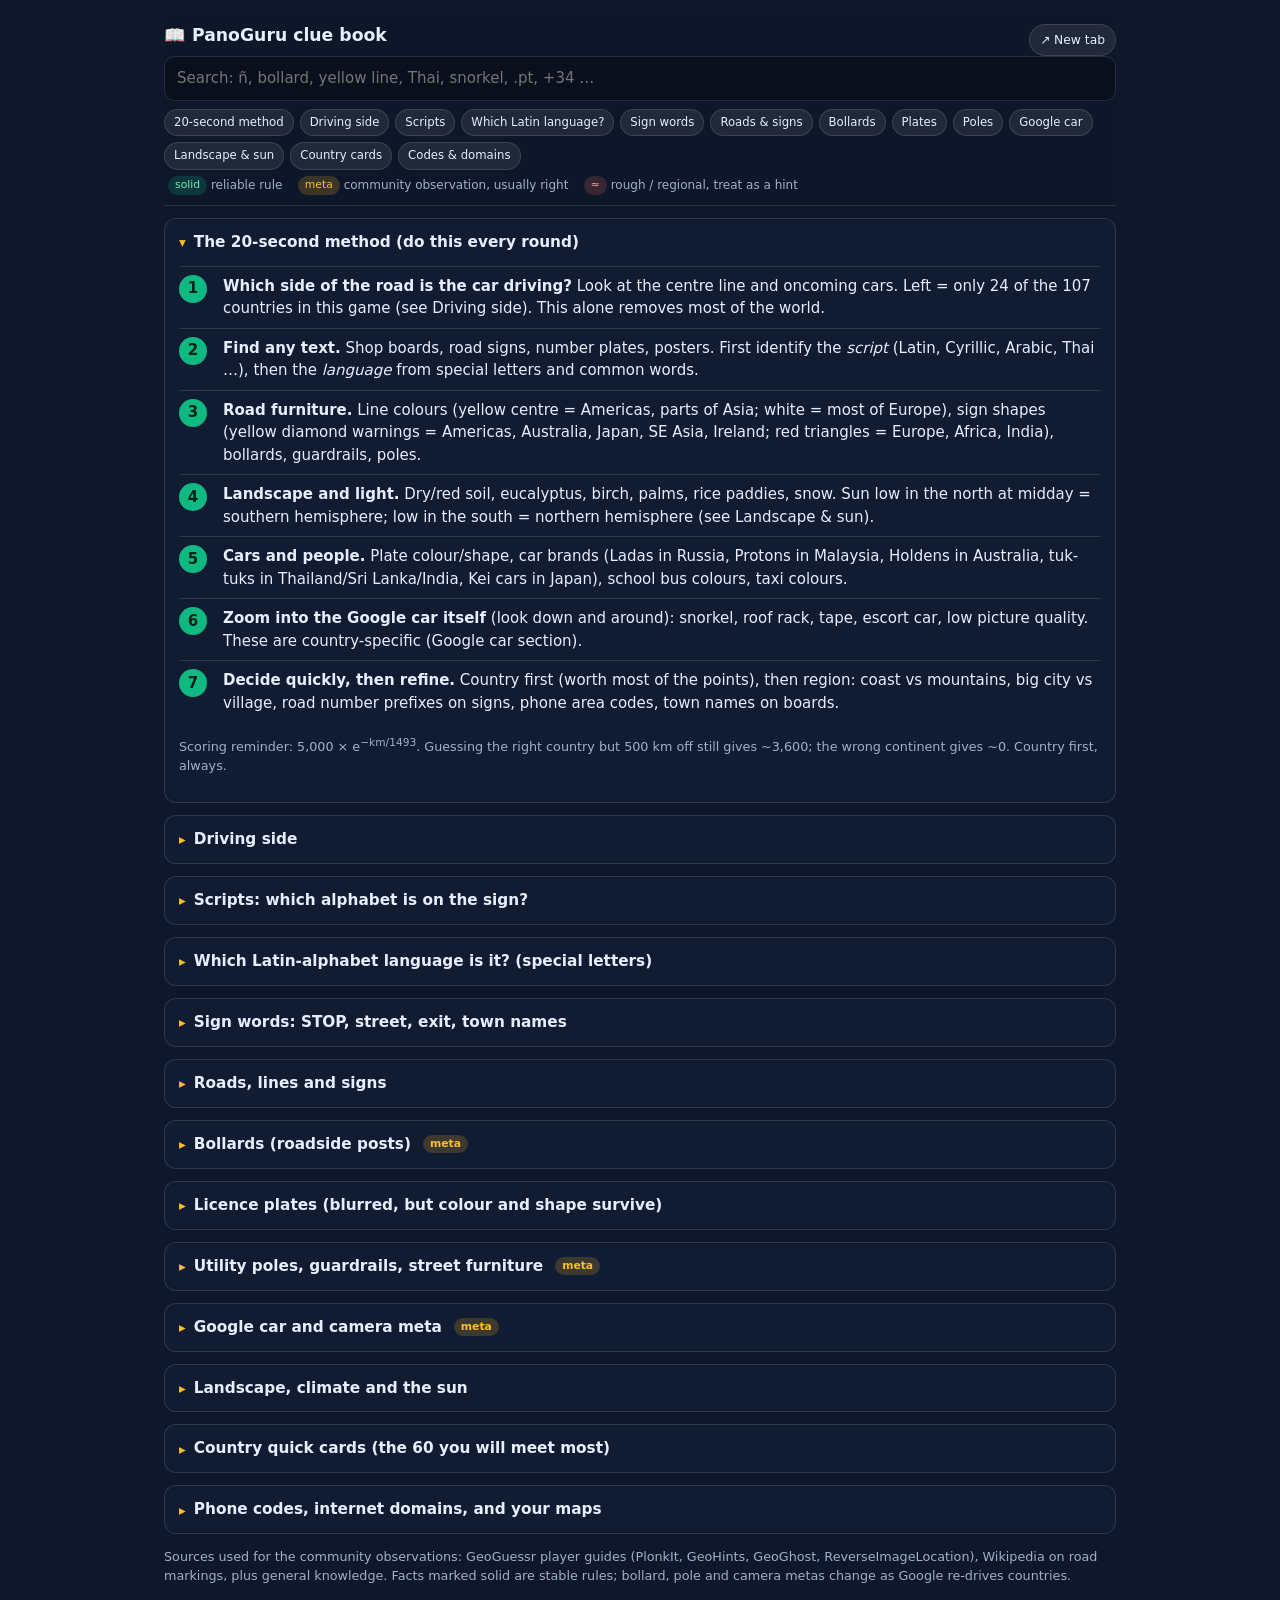
==== clues.html @ 929a8423 "Add files via upload" ====
<!doctype html>
<html lang="en">
<head>
  <meta charset="utf-8" />
  <meta name="viewport" content="width=device-width, initial-scale=1" />
  <title>PanoGuru clue book</title>
  <link rel="icon" href="icon.svg" type="image/svg+xml" />
  <style>
    :root { --bg: #0f172a; --card: #111c33; --text: #e5eefc; --muted: #9fb0cc; --accent: #fbbf24; --primary: #10b981; --border: rgba(255,255,255,0.12); --warn: #f87171; }
    * { box-sizing: border-box; }
    html, body { margin: 0; background: var(--bg); color: var(--text); font: 15px/1.5 system-ui, -apple-system, "Segoe UI", Roboto, sans-serif; }
    a { color: #34d399; }
    .wrap { max-width: 980px; margin: 0 auto; padding: 14px 14px 60px; }
    header { position: sticky; top: 0; z-index: 5; background: rgba(15,23,42,0.96); backdrop-filter: blur(6px); padding: 10px 0; border-bottom: 1px solid var(--border); }
    header h1 { font-size: 1.15rem; margin: 0 0 8px; line-height: 1.3; }
    .hrow { display: flex; align-items: flex-start; justify-content: space-between; gap: 10px; }
    .hbtns { display: flex; gap: 6px; flex-shrink: 0; }
    .hbtn { font: inherit; font-size: 0.82rem; padding: 6px 10px; border-radius: 999px; border: 1px solid var(--border); background: rgba(255,255,255,0.08); color: var(--text); text-decoration: none; cursor: pointer; white-space: nowrap; }
    .hbtn.primary { background: var(--primary); color: #04261a; border-color: transparent; font-weight: 700; }
    .hidden { display: none !important; }
    .search { width: 100%; padding: 10px 12px; border-radius: 10px; border: 1px solid var(--border); background: rgba(0,0,0,0.3); color: var(--text); font: inherit; font-size: 1rem; }
    .chips { display: flex; flex-wrap: wrap; gap: 6px; margin-top: 8px; }
    .chips a { font-size: 0.78rem; padding: 4px 9px; border-radius: 999px; background: rgba(255,255,255,0.08); color: var(--text); text-decoration: none; border: 1px solid var(--border); }
    .chips a:hover { background: rgba(255,255,255,0.16); }
    details { border: 1px solid var(--border); border-radius: 12px; background: var(--card); margin: 12px 0; }
    summary { cursor: pointer; padding: 12px 14px; font-weight: 700; font-size: 1.02rem; list-style: none; display: flex; align-items: center; gap: 8px; }
    summary::-webkit-details-marker { display: none; }
    summary::before { content: "\25B8"; color: var(--accent); font-size: 0.9rem; }
    details[open] > summary::before { content: "\25BE"; }
    .body { padding: 0 14px 14px; }
    table { width: 100%; border-collapse: collapse; font-size: 0.9rem; margin: 6px 0 10px; }
    th, td { text-align: left; padding: 6px 8px; border-top: 1px solid var(--border); vertical-align: top; }
    th { color: var(--muted); font-weight: 600; font-size: 0.78rem; text-transform: uppercase; letter-spacing: 0.05em; }
    tr.hide, details.hide, li.hide { display: none; }
    .tag { display: inline-block; font-size: 0.72rem; padding: 1px 7px; border-radius: 999px; background: rgba(255,255,255,0.1); color: var(--muted); margin-left: 4px; vertical-align: middle; }
    .tag.sure { background: rgba(16,185,129,0.2); color: #6ee7b7; }
    .tag.meta { background: rgba(251,191,36,0.18); color: var(--accent); }
    .tag.approx { background: rgba(248,113,113,0.18); color: #fca5a5; }
    .big { font-size: 1.35rem; }
    .script { font-size: 1.3rem; }
    ul { padding-left: 20px; margin: 6px 0; }
    li { margin: 3px 0; }
    .step { display: grid; grid-template-columns: 34px 1fr; gap: 10px; padding: 8px 0; border-top: 1px solid var(--border); }
    .step b.n { display: inline-flex; width: 28px; height: 28px; align-items: center; justify-content: center; border-radius: 50%; background: var(--primary); color: #04261a; }
    img.map { width: 100%; height: auto; border-radius: 10px; border: 1px solid var(--border); margin: 8px 0; }
    .note { color: var(--muted); font-size: 0.85rem; }
    .cards { display: grid; grid-template-columns: repeat(auto-fill, minmax(280px, 1fr)); gap: 10px; }
    .card { border: 1px solid var(--border); border-radius: 10px; padding: 10px 12px; background: rgba(255,255,255,0.03); }
    .card h4 { margin: 0 0 4px; font-size: 1rem; }
    .card p { margin: 0; font-size: 0.86rem; color: var(--text); }
    .legend { font-size: 0.8rem; color: var(--muted); margin: 6px 0 0; }
    kbd { background: rgba(255,255,255,0.1); border-radius: 4px; padding: 0 5px; font-family: inherit; }
    @media (max-width: 600px) { table { font-size: 0.82rem; } th, td { padding: 5px 6px; } }
  </style>
</head>
<body>
<div class="wrap">
  <header>
    <div class="hrow">
      <h1>&#x1F4D6; PanoGuru clue book</h1>
      <div class="hbtns"><a id="newtab" class="hbtn" href="clues.html" target="_blank" rel="noopener" title="Open the clue book in its own tab">&#x2197; New tab</a><button id="close" class="hbtn primary hidden" type="button" title="Back to the game (Esc)">&#x2715; Back to game</button></div>
    </div>
    <input id="q" class="search" type="search" placeholder="Search: ñ, bollard, yellow line, Thai, snorkel, .pt, +34 …" autocomplete="off" />
    <div class="chips">
      <a href="#flow">20-second method</a><a href="#side">Driving side</a><a href="#scripts">Scripts</a><a href="#latin">Which Latin language?</a>
      <a href="#words">Sign words</a><a href="#roads">Roads &amp; signs</a><a href="#bollards">Bollards</a><a href="#plates">Plates</a>
      <a href="#poles">Poles</a><a href="#camera">Google car</a><a href="#nature">Landscape &amp; sun</a><a href="#cards">Country cards</a><a href="#codes">Codes &amp; domains</a>
    </div>
    <p class="legend"><span class="tag sure">solid</span> reliable rule &nbsp; <span class="tag meta">meta</span> community observation, usually right &nbsp; <span class="tag approx">≈</span> rough / regional, treat as a hint</p>
  </header>

  <details id="flow" open>
    <summary>The 20-second method (do this every round)</summary>
    <div class="body">
      <div class="step"><b class="n">1</b><div><b>Which side of the road is the car driving?</b> Look at the centre line and oncoming cars. Left = only 24 of the 107 countries in this game (see Driving side). This alone removes most of the world.</div></div>
      <div class="step"><b class="n">2</b><div><b>Find any text.</b> Shop boards, road signs, number plates, posters. First identify the <i>script</i> (Latin, Cyrillic, Arabic, Thai …), then the <i>language</i> from special letters and common words.</div></div>
      <div class="step"><b class="n">3</b><div><b>Road furniture.</b> Line colours (yellow centre = Americas, parts of Asia; white = most of Europe), sign shapes (yellow diamond warnings = Americas, Australia, Japan, SE Asia, Ireland; red triangles = Europe, Africa, India), bollards, guardrails, poles.</div></div>
      <div class="step"><b class="n">4</b><div><b>Landscape and light.</b> Dry/red soil, eucalyptus, birch, palms, rice paddies, snow. Sun low in the north at midday = southern hemisphere; low in the south = northern hemisphere (see Landscape &amp; sun).</div></div>
      <div class="step"><b class="n">5</b><div><b>Cars and people.</b> Plate colour/shape, car brands (Ladas in Russia, Protons in Malaysia, Holdens in Australia, tuk-tuks in Thailand/Sri Lanka/India, Kei cars in Japan), school bus colours, taxi colours.</div></div>
      <div class="step"><b class="n">6</b><div><b>Zoom into the Google car itself</b> (look down and around): snorkel, roof rack, tape, escort car, low picture quality. These are country-specific (Google car section).</div></div>
      <div class="step"><b class="n">7</b><div><b>Decide quickly, then refine.</b> Country first (worth most of the points), then region: coast vs mountains, big city vs village, road number prefixes on signs, phone area codes, town names on boards.</div></div>
      <p class="note">Scoring reminder: 5,000 × e<sup>−km/1493</sup>. Guessing the right country but 500 km off still gives ~3,600; the wrong continent gives ~0. Country first, always.</p>
    </div>
  </details>

  <details id="side">
    <summary>Driving side</summary>
    <div class="body">
      <p><b>Drives on the LEFT</b> (the 24 covered countries in this game) <span class="tag sure">solid</span>: United Kingdom, Ireland, Malta, Japan, Australia, New Zealand, India, Sri Lanka, Bangladesh, Nepal, Bhutan, Thailand, Malaysia, Singapore, Indonesia, Hong Kong, Macao, South Africa, Lesotho, Eswatini, Botswana, Kenya, Uganda, Bermuda.</p>
      <p><b>Everything else drives on the RIGHT</b>: all of continental Europe (incl. Faroe, Greenland, Iceland), the Americas (incl. Puerto Rico, Curaçao), Russia and Central Asia, the Middle East, Turkey, Taiwan, South Korea, Vietnam, Cambodia, Laos, Mongolia, Philippines, Ghana, Nigeria, Senegal, Rwanda, Tunisia, Egypt, Madagascar, Guam, N. Marianas, American Samoa.</p>
      <p class="note">Tip: if no car is visible, use road markings (centre line vs. edge) and which side the arrows/bollards with red reflectors face; or the position of the Google car over the lane.</p>
      <img class="map" src="clues/driving-side.jpg" alt="Left/right driving map" loading="lazy" />
    </div>
  </details>

  <details id="scripts">
    <summary>Scripts: which alphabet is on the sign?</summary>
    <div class="body">
      <table>
        <tr><th>Looks like</th><th>Script</th><th>Covered countries</th></tr>
        <tr><td class="script">Привет Київ Москва</td><td>Cyrillic</td><td>Russia, Ukraine, Bulgaria, Serbia (also Latin), North Macedonia, Montenegro (mostly Latin), Mongolia, Kazakhstan, Kyrgyzstan. <b>Ukraine</b>: letters <b>і, ї, є, ґ</b>. <b>Russia</b>: <b>ы, э, ъ</b>, no і. <b>Bulgaria</b>: <b>ъ</b> common, no ы/э. <b>Serbia/N. Macedonia</b>: <b>ј, љ, њ, ћ, џ</b> (Macedonian also <b>ѓ, ќ, ѕ</b>). <b>Mongolia</b>: <b>ө, ү</b>. <b>Kazakh</b>: <b>ә, ғ, қ, ң, ұ, ү, һ</b>. <b>Kyrgyz</b>: <b>ө, ү, ң</b>.</td></tr>
        <tr><td class="script">Αθήνα Ελλάδα</td><td>Greek</td><td>Greece only (Cyprus has no coverage).</td></tr>
        <tr><td class="script">شارع المدينة</td><td>Arabic</td><td>Jordan, UAE, Qatar, Oman, Tunisia (+ French), Egypt (little coverage), Lebanon (+ French/English). Israel has Arabic as the second line under Hebrew.</td></tr>
        <tr><td class="script">תל אביב</td><td>Hebrew</td><td>Israel only.</td></tr>
        <tr><td class="script">नई दिल्ली</td><td>Devanagari</td><td>India (Hindi, Marathi), Nepal. Nepali signs often mix English.</td></tr>
        <tr><td class="script">சென்னை</td><td>Tamil</td><td>Tamil Nadu (India), Sri Lanka (with Sinhala), Singapore/Malaysia (minor).</td></tr>
        <tr><td class="script">කොළඹ</td><td>Sinhala (round letters)</td><td>Sri Lanka only.</td></tr>
        <tr><td class="script">ঢাকা কলকাতা</td><td>Bengali</td><td>Bangladesh, West Bengal (India).</td></tr>
        <tr><td class="script">ಬೆಂಗಳೂರು / హైదరాబాద్ / കൊച്ചി / અમદાવાદ / ਪੰਜਾਬ</td><td>Kannada / Telugu / Malayalam / Gujarati / Gurmukhi</td><td>Indian states: Karnataka / Andhra-Telangana / Kerala / Gujarat / Punjab. Great for pinpointing the state inside India.</td></tr>
        <tr><td class="script">กรุงเทพ</td><td>Thai (little circles at letter starts)</td><td>Thailand.</td></tr>
        <tr><td class="script">ວຽງຈັນ</td><td>Lao (rounder, like Thai)</td><td>Laos.</td></tr>
        <tr><td class="script">ភ្នំពេញ</td><td>Khmer (tall, spiky)</td><td>Cambodia.</td></tr>
        <tr><td class="script">東京 大阪 / 台北 / 香港</td><td>Chinese characters</td><td>Japan (with kana), Taiwan, Hong Kong, Macao, some Singapore/Malaysia. <b>Japan</b>: hiragana/katakana (ひらがな カタカナ) present. <b>Taiwan/HK</b>: traditional characters only, no kana, no hangul.</td></tr>
        <tr><td class="script">서울 부산</td><td>Hangul (circles + straight strokes)</td><td>South Korea only.</td></tr>
        <tr><td class="script">ཐིམ་ཕུ</td><td>Tibetan-style (Dzongkha)</td><td>Bhutan.</td></tr>
        <tr><td class="script">Latin (ABC)</td><td>Latin</td><td>Most of the world: see the next section to pick the language.</td></tr>
      </table>
      <img class="map" src="clues/latin-alphabet.jpg" alt="Countries using the Latin alphabet" loading="lazy" />
    </div>
  </details>

  <details id="latin">
    <summary>Which Latin-alphabet language is it? (special letters)</summary>
    <div class="body">
      <table>
        <tr><th>You see</th><th>Language</th><th>Where (covered)</th></tr>
        <tr><td class="big">ñ, ¿ ¡, "ll"</td><td>Spanish</td><td>Spain, Mexico, Argentina, Chile, Colombia, Peru, Ecuador, Bolivia, Uruguay, Guatemala, Dominican Rep., Puerto Rico, Panama, Costa Rica.</td></tr>
        <tr><td class="big">ã, õ, ç + "ção", "nh", "lh"</td><td>Portuguese</td><td>Portugal, Brazil. Brazil: "Rua", "Av.", prices "R$"; Portugal: "Rua", "Largo", "€".</td></tr>
        <tr><td class="big">é è ê à ç œ, "Rue", "Route de"</td><td>French</td><td>France, Belgium (south), Switzerland (west), Luxembourg, Quebec (Canada), Tunisia, Senegal, Lebanon, Monaco, Andorra (with Catalan).</td></tr>
        <tr><td class="big">ß, ä ö ü, long compound words, "Straße"</td><td>German</td><td>Germany, Austria, Switzerland (north/east), Luxembourg, Liechtenstein, Belgium (small east).</td></tr>
        <tr><td class="big">ij, aa/ee/oo, "straat", "weg"</td><td>Dutch</td><td>Netherlands, Belgium (north, "Flanders"), Curaçao. South Africa: Afrikaans ("straat", "weg", "Kaap").</td></tr>
        <tr><td class="big">"Via", "Piazza", double consonants (zz, tt)</td><td>Italian</td><td>Italy, Switzerland (Ticino), San Marino, Malta (Maltese "Triq" = street).</td></tr>
        <tr><td class="big">ą ę ł ń ó ś ź ż, "sz", "cz", "rz"</td><td>Polish</td><td>Poland.</td></tr>
        <tr><td class="big">ř ě ů ď ť ň</td><td>Czech</td><td>Czechia.</td></tr>
        <tr><td class="big">ľ ĺ ŕ ô ä</td><td>Slovak</td><td>Slovakia.</td></tr>
        <tr><td class="big">ő ű, "sz", "gy", "ny", "utca"</td><td>Hungarian</td><td>Hungary (plus Hungarian minority signs in Romania/Slovakia).</td></tr>
        <tr><td class="big">ă â î ș ț, "strada", "-ului"</td><td>Romanian</td><td>Romania (and Moldova, no coverage).</td></tr>
        <tr><td class="big">č ć đ š ž, "ulica"</td><td>Croatian / Bosnian / Serbian (Latin) / Slovene</td><td>Croatia, Bosnia, Serbia, Montenegro, Slovenia. Slovene has no ć/đ and uses "cesta", "ulica".</td></tr>
        <tr><td class="big">ç ğ ı İ ş ü ö, "sokak", "caddesi"</td><td>Turkish</td><td>Turkey.</td></tr>
        <tr><td class="big">ë, "rruga", lots of q/xh/zh</td><td>Albanian</td><td>Albania (and Kosovo/N. Macedonia minority).</td></tr>
        <tr><td class="big">ø, å, "gate", "vei"</td><td>Norwegian</td><td>Norway. <b>Danish</b> also has ø/å but "gade", "vej" (Denmark).</td></tr>
        <tr><td class="big">ä ö å, "gatan", "vägen"</td><td>Swedish</td><td>Sweden (and Finnish coast).</td></tr>
        <tr><td class="big">ä ö, double vowels/consonants, "-katu", "-tie"</td><td>Finnish</td><td>Finland (often bilingual with Swedish).</td></tr>
        <tr><td class="big">õ ä ö ü, "tee", "mnt"</td><td>Estonian</td><td>Estonia.</td></tr>
        <tr><td class="big">ā ē ī ū ķ ļ ņ ģ, "iela"</td><td>Latvian</td><td>Latvia.</td></tr>
        <tr><td class="big">ą č ę ė į š ų ū ž, "gatvė" (g.)</td><td>Lithuanian</td><td>Lithuania.</td></tr>
        <tr><td class="big">ð þ æ, "vegur", "gata"</td><td>Icelandic</td><td>Iceland. Faroese also ð, "vegur".</td></tr>
        <tr><td class="big">w, y, ll, dd, "Heol", bilingual with English</td><td>Welsh</td><td>Wales (UK). Irish Gaelic bilingual signs ("Bóthar", fadas á é í) = Ireland.</td></tr>
        <tr><td class="big">ă â ê ô ơ ư đ + many tone marks (ấ ờ ệ)</td><td>Vietnamese</td><td>Vietnam.</td></tr>
        <tr><td class="big">"Jalan" / "Jl.", "Desa", no accents</td><td>Indonesian / Malay</td><td>Indonesia ("Jl.", "Kecamatan"), Malaysia ("Jalan", "Kampung", "Taman"), Singapore, Brunei.</td></tr>
        <tr><td class="big">"Barangay", "Brgy", "Sitio", "ng", "mga"</td><td>Filipino (Tagalog)</td><td>Philippines (lots of English too).</td></tr>
        <tr><td class="big">"Barabara", "Mtaa", "Duka", "Hoteli"</td><td>Swahili</td><td>Kenya, Uganda (with English), Rwanda (Kinyarwanda: "umu-", "aba-").</td></tr>
        <tr><td class="big">English only, "St", "Rd", "Ave"</td><td>English</td><td>USA, Canada, UK, Ireland, Australia, NZ, South Africa, Ghana, Nigeria, Kenya/Uganda, India (mixed), Philippines, Singapore, Malta, Guam.</td></tr>
        <tr><td class="big">"Carrer", "Avinguda", "Plaça"</td><td>Catalan</td><td>Catalonia, Valencia, Balearic Islands (Spain), Andorra.</td></tr>
        <tr><td class="big">"Rúa", "Praza"</td><td>Galician</td><td>Galicia (NW Spain; your home region on the map).</td></tr>
        <tr><td class="big">"Kalea", tx, tz, k everywhere</td><td>Basque</td><td>Basque Country (Spain) and SW France.</td></tr>
      </table>
    </div>
  </details>

  <details id="words">
    <summary>Sign words: STOP, street, exit, town names</summary>
    <div class="body">
      <table>
        <tr><th>Stop sign says</th><th>Country</th></tr>
        <tr><td>STOP</td><td>Almost everywhere in Europe, Australia, NZ, UK, Spain, Portugal, Italy, Germany, Nordics, Russia (also СТОП), Turkey uses <b>DUR</b>, Israel uses a hand symbol.</td></tr>
        <tr><td>ALTO</td><td>Mexico, Guatemala, Panama, Costa Rica (Central America).</td></tr>
        <tr><td>PARE</td><td>Argentina, Chile, Peru, Colombia, Ecuador, Bolivia, Uruguay, Dominican Republic, Puerto Rico, Brazil (PARE in Portuguese too).</td></tr>
        <tr><td>ARRÊT</td><td>Quebec (Canada). France itself uses STOP.</td></tr>
        <tr><td>止まれ</td><td>Japan (red inverted triangle, not octagon).</td></tr>
        <tr><td>정지</td><td>South Korea.</td></tr>
        <tr><td>停</td><td>Taiwan / Hong Kong.</td></tr>
        <tr><td>หยุด</td><td>Thailand.</td></tr>
        <tr><td>BERHENTI</td><td>Malaysia (Indonesia uses STOP).</td></tr>
        <tr><td>قف</td><td>Arabic countries (with STOP).</td></tr>
        <tr><td>STOP in red octagon with white border, plus "Stop" in Devanagari</td><td>India (often "रुकिए"/"STOP").</td></tr>
      </table>
      <table>
        <tr><th>"Street"</th><th>Language / country</th></tr>
        <tr><td>Calle, Avenida (Av.), Carretera, Camino</td><td>Spanish</td></tr>
        <tr><td>Rua, Avenida, Estrada, Travessa</td><td>Portuguese</td></tr>
        <tr><td>Rue, Avenue, Chemin, Route (D 123 = French departmental road)</td><td>French</td></tr>
        <tr><td>Straße (Str.), Weg, Gasse, Platz</td><td>German</td></tr>
        <tr><td>Via, Viale, Corso, Piazza, Strada Provinciale (SP)</td><td>Italian</td></tr>
        <tr><td>Straat, Laan, Weg, Plein</td><td>Dutch</td></tr>
        <tr><td>ulica (ul.), aleja (al.), plac</td><td>Polish</td></tr>
        <tr><td>ulice, náměstí, třída</td><td>Czech</td></tr>
        <tr><td>utca (u.), út, tér</td><td>Hungarian</td></tr>
        <tr><td>strada (str.), bulevardul (bd.), calea</td><td>Romanian</td></tr>
        <tr><td>улица (ул.), проспект, шоссе</td><td>Russian; Ukrainian uses вулиця (вул.), проспект</td></tr>
        <tr><td>οδός, λεωφόρος</td><td>Greek</td></tr>
        <tr><td>Sokak (Sk.), Caddesi (Cd.), Bulvarı</td><td>Turkish</td></tr>
        <tr><td>gate, vei (Norway); gade, vej (Denmark); gatan, vägen (Sweden); katu, tie (Finland)</td><td>Nordics</td></tr>
        <tr><td>Jalan (Jl./Jln.), Lorong, Taman</td><td>Indonesia / Malaysia</td></tr>
        <tr><td>Đường, Phố, Quốc lộ (QL = national road)</td><td>Vietnam</td></tr>
        <tr><td>ถนน (Thanon), ซอย (Soi)</td><td>Thailand</td></tr>
        <tr><td>Road, Street, Nagar, Marg, Colony, Chowk</td><td>India</td></tr>
      </table>
      <p class="note">Exit / motorway words: Spain "Salida", France "Sortie", Germany "Ausfahrt", Italy "Uscita", Portugal "Saída", Belgium (Flanders) "Uit", Netherlands "Afrit" (often just a number), Poland "Zjazd", Turkey "Çıkış", Russia "Выезд", Sweden "Avfart", Norway "Avkjøring", Brazil "Saída", Mexico "Salida". Town-sign colour: Spain white with black text and blue road signs, France white with red border (town entry), Germany yellow, Italy white/black, Poland green/white, Czech white, Austria blue, Netherlands blue, Belgium white, Portugal white, Hungary white, Romania white, Croatia yellow, Norway/Sweden yellow (and blue), Finland white, UK white/black, Ireland white/green, Russia white/blue, Ukraine white/blue, Turkey blue/white.</p>
    </div>
  </details>

  <details id="roads">
    <summary>Roads, lines and signs</summary>
    <div class="body">
      <table>
        <tr><th>Clue</th><th>Points to</th></tr>
        <tr><td><b>Double yellow centre line</b>, white edge lines <span class="tag sure">solid</span></td><td>USA, Canada, Mexico, Brazil (yellow centre), Argentina, Chile ≈ (mostly white), Colombia, Peru, Ecuador, Bolivia, Central America, Philippines (often), Thailand (yellow centre common), Indonesia (yellow medians on national roads), Malaysia (some), South Korea (yellow centre on 2-way roads), Japan (yellow = no overtaking), Taiwan (yellow centre), Norway (yellow centre, white edges), Finland (older yellow centre, newer white).</td></tr>
        <tr><td><b>All white lines</b> <span class="tag sure">solid</span></td><td>Most of Europe (Spain, Portugal, France, Germany, Italy, Benelux, Poland, Czechia, Slovakia, Hungary, Romania, Balkans, Baltics, Sweden, Denmark), Russia, Ukraine, Turkey, Australia, NZ, India (mostly), Chile ≈, Mongolia.</td></tr>
        <tr><td><b>Yellow edge lines</b> (centre white) <span class="tag sure">solid</span></td><td>South Africa, Botswana, Lesotho, Eswatini, Kenya, Israel, UAE; Jordan ≈, Oman ≈. Ireland: dashed yellow edge lines. Switzerland: white lines but yellow bus/taxi lanes and yellow zebra crossings.</td></tr>
        <tr><td><b>Yellow diamond warning signs</b> <span class="tag sure">solid</span></td><td>USA, Canada, Mexico, Central &amp; South America (Brazil, Argentina, Chile, Colombia, Peru, Ecuador, Bolivia, Uruguay, Guatemala, DR, Puerto Rico), Australia, NZ, Japan, Thailand, Malaysia, Indonesia, Philippines, Ireland (the only European country with yellow diamonds).</td></tr>
        <tr><td><b>Red-bordered triangle warning signs</b> <span class="tag sure">solid</span></td><td>Europe (white inside; Sweden/Finland/Greece/Iceland/Poland yellow inside), Russia, Turkey, India, South Africa, Kenya, Israel, Jordan, South Korea, Vietnam, Sri Lanka, Bangladesh. Taiwan and Cambodia ≈ mixed shapes.</td></tr>
        <tr><td>Speed limits in <b>mph</b></td><td>USA, UK (round sign, white with red border), Puerto Rico, Guam, N. Marianas, American Samoa. (Bermuda drives left with UK-style signs but uses km/h, limit 35.)</td></tr>
        <tr><td>Green motorway / highway signs</td><td>USA, Canada, Mexico, Brazil, Chile, Australia, NZ, Japan, Philippines, Italy (motorway green, other roads blue), Switzerland, Czechia, Slovakia, Hungary, Poland, Croatia, Slovenia, Serbia, Romania, Bulgaria, Greece, Turkey, Denmark, Sweden, Finland, Russia (green motorway, blue elsewhere) ≈ for the last six.</td></tr>
        <tr><td>Blue motorway signs</td><td>Spain, Portugal, France (green for main non-motorway routes), Germany, Austria, Netherlands, Belgium, Luxembourg, UK, Ireland (green for national roads), Norway ≈, Ukraine ≈.</td></tr>
        <tr><td>Chevron curve boards <span class="tag approx">≈</span></td><td>Black on yellow: USA, Canada, Australia, NZ, Mexico. Red/white: Germany, Poland, Czechia, Slovakia, Hungary, Croatia. White on blue: France, Spain ≈, Portugal ≈. White on black: UK. Yellow/black: Ireland.</td></tr>
        <tr><td>Km markers on the roadside</td><td>Brazil: white km boards with road number (BR-xxx) ≈. Spain: white plaques with road number (N-, A-, two-letter province codes). France: small white stones with red/yellow top (D roads yellow top, N roads red top). Italy: white stone "km". Russia: blue km boards. Thailand: white concrete km posts with Thai numerals. Malaysia: black/white km posts. Argentina: white km stones.</td></tr>
        <tr><td>Road number prefixes on signs</td><td>Spain A-/AP- (motorway), N- (national), plus two-letter province roads (e.g. CL-, GR-, PO-); France A, N, D (D = department); Germany A, B, L/K; Italy A, SS, SP; Poland A, S, DK, DW; UK M, A, B; Ireland M, N, R; Brazil BR-; Mexico MEX; USA Interstate shield, US route shield, state route; Australia M/A/B/C; India NH (national highway), SH; Russia M-, R-, A-; Turkey D-/O-; Thailand numbered shields; Philippines "N" numbers; Chile "Ruta 5"; Argentina RN/RP.</td></tr>
        <tr><td>Pedestrian crossing style</td><td>Zebra white everywhere; Switzerland yellow; Taiwan/Japan white; Russia white with yellow stripes between (yellow/white zebra) <span class="tag meta">meta</span>; Ukraine similar; Czech/Slovakia white; UK zebra with black/white striped poles and orange globes (Belisha beacons).</td></tr>
      </table>
    </div>
  </details>

  <details id="bollards">
    <summary>Bollards (roadside posts) <span class="tag meta">meta</span></summary>
    <div class="body">
      <p class="note">Bollards are the strongest Europe tell once you know them. Descriptions from the GeoGuessr community; verify with your own screenshots over time.</p>
      <table>
        <tr><th>Country</th><th>Bollard</th></tr>
        <tr><td>Spain</td><td>Slim white post, slightly split/hollow-looking top, <b>yellow</b> reflector (often numbered).</td></tr>
        <tr><td>Portugal</td><td>Thin white post, narrower at the top, with a small rectangular reflector ≈.</td></tr>
        <tr><td>France</td><td>White rounded post with a <b>red band/reflector near the top</b> that wraps around.</td></tr>
        <tr><td>Italy</td><td>White post with a <b>black top</b>, red stripe inside the black top, reflector set into the post. Albania uses the same design.</td></tr>
        <tr><td>Germany</td><td>Thick flat-profile white post, black band around a long vertical reflector, two screws (Luxembourg: same with three screws).</td></tr>
        <tr><td>Austria</td><td>Black top, dark red/purple reflector mounted <i>outside</i> the post, sometimes a nub on top. Slovenia and Montenegro: black top with external red reflector too.</td></tr>
        <tr><td>Switzerland</td><td>White post with black band and reflector, similar to Germany/Austria family.</td></tr>
        <tr><td>Czechia / Slovakia</td><td>White post with black cap and a split rectangular reflector; square reflector on the back.</td></tr>
        <tr><td>Hungary</td><td>Like Germany but red reflector, rounder/flatter top, thinner.</td></tr>
        <tr><td>Poland</td><td>White post with a <b>red vertical stripe on one side only</b>.</td></tr>
        <tr><td>Croatia</td><td>Black top with red reflector.</td></tr>
        <tr><td>Greece</td><td>White post with a black diagonal stripe near the top ≈.</td></tr>
        <tr><td>Denmark</td><td>White post with a red middle band and white reflector inside the band.</td></tr>
        <tr><td>Finland / Estonia</td><td>White posts with a black band and reflector (Estonia often two bands) ≈.</td></tr>
        <tr><td>Sweden</td><td>Black-and-white, often wedge-shaped, grey reflector (orange at junctions).</td></tr>
        <tr><td>Norway</td><td>Slim white post with one rectangular reflector; orange flexible snow stakes in winter.</td></tr>
        <tr><td>Latvia / Lithuania</td><td>Red-topped white post (Lithuania: orange/yellow reflector).</td></tr>
        <tr><td>UK</td><td>Alternating black and white bands on a thin flexible post; red reflector left, white right. Ireland: similar black/white with yellow.</td></tr>
        <tr><td>Russia / Ukraine</td><td>Black-and-white "barber pole" striped posts (Ukraine shorter/squatter).</td></tr>
        <tr><td>Romania</td><td>White plastic with black sloped cap, rounded.</td></tr>
        <tr><td>Japan</td><td>Rare; delineators vary (white/red or yellow/black) ≈. Better Japan tells: white guardrails, concrete poles, kei cars.</td></tr>
        <tr><td>South Korea</td><td>Yellow flexible posts in cities; rural posts with round yellow/white reflectors.</td></tr>
        <tr><td>Thailand</td><td>Square concrete posts, white base with black top or stripes.</td></tr>
        <tr><td>Malaysia</td><td>White post divided into five sections, sometimes a red reflector.</td></tr>
        <tr><td>Indonesia</td><td>Yellow and black stripes with a red rectangle near the top.</td></tr>
        <tr><td>Cambodia</td><td>Red pyramid top, red/white alternating pattern.</td></tr>
        <tr><td>Mongolia</td><td>Bowling-pin shape, white with two red bands.</td></tr>
        <tr><td>Sri Lanka</td><td>Chunky black base with white km marker.</td></tr>
        <tr><td>Australia</td><td>White flat post; red reflector on the left, white on the right. NZ: white post with a red band wrapping around.</td></tr>
        <tr><td>Americas</td><td>USA/Canada: rarely bollards, instead reflector tabs on guardrails and thin flexible delineators. Mexico: white concrete posts, some yellow tops. Peru: concrete, yellow top/white bottom. Colombia: white rectangular bollards on guardrails. Ecuador: round white/red striped posts. Uruguay: square white. Brazil: none standard (look for blue km markers).</td></tr>
      </table>
    </div>
  </details>

  <details id="plates">
    <summary>Licence plates (blurred, but colour and shape survive)</summary>
    <div class="body">
      <table>
        <tr><th>Plate look</th><th>Country</th></tr>
        <tr><td><b>Yellow</b> front and rear <span class="tag sure">solid</span></td><td>Netherlands, Luxembourg, Israel (yellow with blue strip), Colombia (yellow), Laos ≈.</td></tr>
        <tr><td><b>Yellow rear, white front</b> <span class="tag sure">solid</span></td><td>UK, Hong Kong, Sri Lanka, Kenya ≈, Gibraltar.</td></tr>
        <tr><td><b>Black with white text</b> <span class="tag sure">solid</span></td><td>Malaysia, Indonesia (older private plates black; since 2022 new plates are white; yellow = commercial), Singapore (black or white), Macao, older Argentina (black, white text; new Mercosur plates white).</td></tr>
        <tr><td>White with <b>blue EU strip</b> on the left</td><td>EU countries. Italy also has a blue strip on the right. Belgium: <b>red</b> characters. Portugal: older plates have a yellow strip on the right. Ireland: county name in Irish on top.</td></tr>
        <tr><td>White with blue/yellow strip</td><td>Ukraine (flag strip). Russia: white with small flag, region number. Kazakhstan: white with blue strip. Turkey: white with blue strip "TR".</td></tr>
        <tr><td>Long white plate, often two-line on trucks</td><td>Russia, Ukraine, Mongolia (white), Kyrgyzstan.</td></tr>
        <tr><td>White with <b>green text</b> ≈ / mixed colours</td><td>Japan: white (private), <b>yellow</b> (kei cars, very common), green (commercial). South Korea: white (newer), green (older), yellow (taxis).</td></tr>
        <tr><td>Short, wide plates with state designs</td><td>USA (hugely varied, one plate often only at the rear in many states), Canada (province plates), Mexico (state plates), Australia (state colours: NSW yellow, QLD maroon/white, VIC white-blue, WA blue-white ≈).</td></tr>
        <tr><td>Mercosur white with blue strip and country flag</td><td>Brazil (also grey older plates), Argentina (also black older), Uruguay, Paraguay (no coverage).</td></tr>
        <tr><td>Yellow commercial, white private</td><td>India (white private, yellow taxis/trucks, green EVs), Thailand (white private, yellow taxis/trucks), Vietnam (white, yellow commercial since 2020), Philippines (white; older plates green text ≈).</td></tr>
        <tr><td>White with red/blue province codes</td><td>South Africa (varies by province: GP, WC, KZN on the plate), Botswana (white, B prefix), Kenya (K.. letters).</td></tr>
        <tr><td>Chile</td><td>White plates, "BB·BB·12" style; Peru white; Ecuador white (orange = taxi); Bolivia white with blue ≈.</td></tr>
      </table>
    </div>
  </details>

  <details id="poles">
    <summary>Utility poles, guardrails, street furniture <span class="tag meta">meta</span></summary>
    <div class="body">
      <ul>
        <li><b>Japan</b>: grey concrete poles with yellow/black bands at the base, lots of overhead cables, small white street-name plates, vending machines, blue address plates.</li>
        <li><b>Poland</b>: concrete poles with "ladder" holes; <b>Hungary</b>: concrete poles, often angled/split at the top; <b>Romania</b>: concrete, round, many with a small "H" shape top.</li>
        <li><b>Russia/Ukraine</b>: concrete poles with holes and a diagonal brace; wooden poles with concrete base in villages; blue-green fences; "lada" cars.</li>
        <li><b>Brazil</b>: round concrete poles with two vertical lines of holes; red-brown soil; black/yellow kerbs ≈.</li>
        <li><b>Argentina/Chile/Uruguay</b>: wooden poles common in Argentina; Chile concrete square.</li>
        <li><b>Mexico</b>: concrete poles, hand-painted shop ads, "Coca-Cola" red shop boards, flat roofs with water tanks (tinacos).</li>
        <li><b>Thailand</b>: square concrete poles with holes; blue/white kerbs ≈; spirit houses; "7-Eleven" everywhere.</li>
        <li><b>Indonesia</b>: concrete poles with horizontal dashes (PLN), huge motorbike numbers, red-white kerbs.</li>
        <li><b>Philippines</b>: wooden or concrete poles, jeepneys, tricycles, "Sari-sari store" signs, yellow/black kerbs.</li>
        <li><b>Malaysia</b>: concrete poles, black/white kerbs, many Protons/Peroduas.</li>
        <li><b>India</b>: concrete poles, black/white kerbs, auto-rickshaws, lorries painted with "HORN OK PLEASE".</li>
        <li><b>Kenya/Uganda</b>: wooden poles, red soil, boda-boda motorbikes; Kenya Safaricom green shop paint; Uganda yellow MTN paint.</li>
        <li><b>South Africa</b>: wooden/concrete poles, walls with electric fencing, "Hyundai/Toyota bakkies" (pickups), yellow edge lines.</li>
        <li><b>USA</b>: wooden poles with transformers, wide roads, mailboxes at the roadside, yellow school buses, fire hydrants; <b>Canada</b> same but more French in Quebec and "Tim Hortons".</li>
        <li><b>Australia</b>: wooden poles, red earth outback, "Give Way" signs, white posts with red reflector; <b>NZ</b>: wooden poles, green hills, sheep, "Give Way" and bilingual Māori names (Whanga-, -tāne).</li>
        <li><b>Guardrails</b>: USA/Canada W-beam with wooden posts; Japan white rails; Korea; Europe grey steel; Austria/Switzerland often with a pipe rail; Scandinavia wire rope rails.</li>
      </ul>
    </div>
  </details>

  <details id="camera">
    <summary>Google car and camera meta <span class="tag meta">meta</span></summary>
    <div class="body">
      <ul>
        <li><b>Kenya</b>: a black <b>snorkel</b> (tube) visible at the front-right of the car.</li>
        <li><b>Ghana</b>: black tape or a roof rack visible; Senegal: ≈ car with roof rack; Nigeria: a police escort car often follows in rural coverage.</li>
        <li><b>Uganda</b>: white car with a roof rack bar; <b>Mongolia</b>: ≈ old low-quality "gen 2" look in parts.</li>
        <li><b>Sri Lanka / Bangladesh / Cambodia</b>: ≈ often a roof rack or the car's bars visible.</li>
        <li><b>Montenegro, Albania, Bermuda</b> ≈: parts of the car visible in older coverage.</li>
        <li><b>Low-resolution, blurry, halo around the sun</b> ("gen 2") = older coverage: parts of Australia, Brazil, Mexico, Russia, Chile, South Africa, Japan ≈.</li>
        <li><b>Very sharp, bright, HDR look</b> ("gen 4") = recent coverage: much of Europe, USA, Japan, India, Indonesia, Nigeria ≈.</li>
        <li><b>Trekker (walking backpack camera)</b>: narrow paths, stairs, hiking trails, inside bazaars: often Bhutan, Nepal, Faroe, Taiwan hiking, national parks.</li>
        <li>Look at the <b>shadow of the car</b> on the road: shape, length and side tell you camera generation and sun direction.</li>
      </ul>
    </div>
  </details>

  <details id="nature">
    <summary>Landscape, climate and the sun</summary>
    <div class="body">
      <ul>
        <li><b>Sun position</b> <span class="tag sure">solid</span>: in the northern hemisphere the midday sun is in the <b>south</b> (shadows point north); in the southern hemisphere it is in the <b>north</b>. Near the equator it is overhead. Use the compass in the game: find the sun, read the direction, decide hemisphere. Long shadows + low sun = high latitude or early/late day.</li>
        <li><b>Eucalyptus</b> (grey-green, peeling bark): Australia; also planted in Spain/Portugal (Galicia!), Brazil, South Africa, Kenya, India, Ethiopia, California.</li>
        <li><b>Birch + pine + lakes</b>: Finland, Sweden, Russia, Baltics, Canada. <b>Spruce/fir + mountains</b>: Norway, Alps, Canada. <b>Rolling green + hedges + stone walls</b>: UK, Ireland, Normandy.</li>
        <li><b>Palm trees + humid</b>: SE Asia, Brazil coast, Caribbean, Florida, Kerala/Sri Lanka. <b>Coconut + rice paddies</b>: Indonesia, Philippines, Thailand, Vietnam, Sri Lanka, Kerala, Bangladesh.</li>
        <li><b>Red soil</b>: Brazil interior, Kenya/Uganda, Australia outback, Ghana/Nigeria, southern India. <b>Olive trees + dry hills + terraces</b>: Spain, Italy, Greece, Portugal, Tunisia, Israel, Jordan. <b>Vineyards</b>: France, Italy, Spain, Portugal, Chile, Argentina (Mendoza), South Africa, Australia.</li>
        <li><b>Cactus + desert</b>: Mexico, SW USA, Peru coast, Chile north (Atacama, no plants at all), Israel/Jordan, UAE/Oman/Qatar (sand, modern roads, SUVs).</li>
        <li><b>Steppe, treeless, yurts</b>: Mongolia, Kazakhstan, Kyrgyzstan (with big mountains). <b>Tundra/fjords</b>: Norway, Iceland (no trees, black lava, moss), Faroe.</li>
        <li><b>Snow + concrete poles + Ladas</b>: Russia; <b>snow + wooden red houses</b>: Sweden/Norway/Finland.</li>
        <li><b>Houses</b>: red tile roofs = Mediterranean/Balkans/Latin America; black slate roofs = Galicia/N. Portugal/N. Spain; wooden painted houses = Nordics/Russia/Canada; concrete flat roofs with rebar sticking out = Mexico, Middle East, India, Africa; corrugated iron = Africa, SE Asia, Australia (red/green tin roofs), NZ.</li>
        <li><b>Skies</b>: the camera generation changes sky colour more than the real sky does; do not over-read it.</li>
      </ul>
    </div>
  </details>

  <details id="cards">
    <summary>Country quick cards (the 60 you will meet most)</summary>
    <div class="body">
      <p class="note">Each card: driving side · language/script · road and sign tells · nature · the "one thing" to remember. All countries listed here have Street View coverage.</p>
      <div class="cards">
        <div class="card"><h4>Spain</h4><p>Right · Spanish (ñ), plus Catalan/Galician/Basque signs · white lines, blue road signs, yellow-reflector bollards, "Salida", roads N-/A-/two-letter province codes · dry centre, green north (Galicia: eucalyptus + slate roofs + "Rúa") · hollow-top bollards.</p></div>
        <div class="card"><h4>Portugal</h4><p>Right · Portuguese (ã, ç) · "Rua", white lines, blue motorway signs, azulejo street tiles, obelisk bollards with red reflector · cobbled pavements (calçada), eucalyptus + pine · older plates with yellow right strip.</p></div>
        <div class="card"><h4>France</h4><p>Right · French · red-bordered town-entry signs, D-road yellow-topped km stones, white bollards with red band, "Rue de …" blue plaques · shutters on windows, plane trees along roads · "Sortie".</p></div>
        <div class="card"><h4>Italy</h4><p>Right · Italian · "Via", blue (SS/SP) and green (A) signs, black-topped bollards with red stripe, white km stones, plates with blue strips both sides · Fiat Pandas, stone villages, cypress · "Uscita".</p></div>
        <div class="card"><h4>Germany</h4><p>Right · German (ß) · yellow town signs, thick white bollards with black band, grey guardrails, "Ausfahrt", Autobahn blue · tidy villages, bike lanes · lots of VW/BMW.</p></div>
        <div class="card"><h4>Netherlands</h4><p>Right · Dutch (ij) · <b>yellow plates</b>, flat land, red cycle paths everywhere, green/white striped junction posts, blue signs · brick houses, canals.</p></div>
        <div class="card"><h4>Belgium</h4><p>Right · Dutch (north) / French (south) · plates with <b>red</b> text, white town signs, concrete roads with seams · brick houses, grey skies.</p></div>
        <div class="card"><h4>United Kingdom</h4><p><b>Left</b> · English (Welsh in Wales, Gaelic in Scotland) · yellow rear plates, mph, black/white banded bollards, zebra crossings with Belisha beacons, hedges and stone walls · red post boxes.</p></div>
        <div class="card"><h4>Ireland</h4><p><b>Left</b> · English + Irish bilingual signs · <b>yellow diamond</b> warning signs (unique in Europe), dashed yellow edge lines, km/h, green road signs, plates with county names · very green, stone walls, bungalows.</p></div>
        <div class="card"><h4>Poland</h4><p>Right · Polish (ł ż ś) · green town signs, concrete "ladder" poles, bollards with red stripe on one side, "ul." · flat farmland, brick churches.</p></div>
        <div class="card"><h4>Czechia / Slovakia</h4><p>Right · ř/ě/ů (CZ), ľ/ô (SK) · black-capped bollards, white town signs with black text (CZ), blue road numbers · forests, pastel village houses · Škodas (CZ).</p></div>
        <div class="card"><h4>Hungary</h4><p>Right · Hungarian (ő ű, "utca") · white town signs, concrete poles, green motorway signs, flat plains (puszta) · "Tér", "Út".</p></div>
        <div class="card"><h4>Romania</h4><p>Right · Romanian (ă ș ț) · "strada", concrete round poles, horse carts, stray dogs, Dacia cars, orthodox churches · Carpathians.</p></div>
        <div class="card"><h4>Croatia / Slovenia / Serbia / Bosnia / Montenegro / N. Macedonia / Albania / Bulgaria</h4><p>Right · č ć š ž (Latin) or Cyrillic (Serbia, N. Macedonia, Bulgaria, Montenegro) · Croatia: yellow town signs, red-roofed coast; Slovenia: alpine, very tidy; Serbia: Cyrillic + Latin mixed; Bulgaria: Cyrillic, yellow-inside warning triangles ≈; Albania: "rruga", Mercedes everywhere; N. Macedonia: Cyrillic with ќ ѓ.</p></div>
        <div class="card"><h4>Greece</h4><p>Right · Greek script (Latin transliteration below) · yellow-inside warning triangles, diagonal-stripe bollards, olive trees, white houses, blue signs · "οδός".</p></div>
        <div class="card"><h4>Turkey</h4><p>Right · Turkish (ğ ş ı) · "DUR" stop sign, blue road signs, white lines, "Sokak/Caddesi", red flags, mosques, white km stones · plates white with "TR" blue strip.</p></div>
        <div class="card"><h4>Russia</h4><p>Right · Cyrillic (ы, э) · blue road signs, concrete poles with holes, Ladas, barber-pole bollards, wooden houses with carved windows, birch forests · huge: use region codes on plates (last 2-3 digits) and climate.</p></div>
        <div class="card"><h4>Ukraine</h4><p>Right · Cyrillic with і ї є · plates with blue/yellow strip, "вул.", white/blue signs, often older blurry coverage · black soil fields, sunflowers.</p></div>
        <div class="card"><h4>Nordics</h4><p>Right · Norway: yellow centre lines, ø/å, fjords, wooden red/white houses, tunnels. Sweden: all-white lines, ä/ö, wedge bollards, yellow/blue signs. Finland: ä/ö, double letters, two-band bollards, lakes and birch, older yellow centre lines. Denmark: flat, ø/å, "vej", red brick, cycle lanes, red-band bollards. Iceland: ð/þ, no trees, lava, gravel roads.</p></div>
        <div class="card"><h4>Baltics</h4><p>Right · Estonia (õ ä ö ü, Finland-like bollards), Latvia (ā ē ķ ļ, red-top bollards, "iela"), Lithuania (ą č ę ė, red-top bollards, "g.") · flat, forests, wooden houses, Soviet-era blocks.</p></div>
        <div class="card"><h4>Switzerland / Austria</h4><p>Right · German/French/Italian (CH), German (AT) · CH: yellow pedestrian crossings, white lines, blue signs, very clean; AT: blue town signs, black-top bollards with external reflector, alpine chalets.</p></div>
        <div class="card"><h4>USA</h4><p>Right · English (Spanish in the south-west) · double yellow centre lines, yellow diamond signs, green highway signs, wooden poles, mailboxes, mph, huge pickups, one-plate states · regions: deserts (AZ/NV/UT), humid pines (SE), palms (FL/CA), corn plains (Midwest), Spanish moss (Deep South).</p></div>
        <div class="card"><h4>Canada</h4><p>Right · English / French (Quebec: "ARRÊT", "Rue") · yellow centre lines, km/h, green/blue signs, wooden poles, long straight roads, snow · "Tim Hortons".</p></div>
        <div class="card"><h4>Mexico</h4><p>Right · Spanish · "ALTO" stop, yellow centre lines, concrete poles, painted shop walls, speed bumps ("TOPE"), VW Beetles (old), flat roofs with water tanks · cactus north, jungle south.</p></div>
        <div class="card"><h4>Brazil</h4><p>Right · Portuguese · "PARE", yellow centre lines, concrete round poles, blue km markers, red soil, Mercosur plates (or grey), VW Gols, "Rua" · huge: sugarcane (SP), pine (south), dry (NE), jungle (N).</p></div>
        <div class="card"><h4>Argentina</h4><p>Right · Spanish (Italian-looking names) · "PARE", white or yellow lines, wooden poles, flat pampas, plates black (old) or Mercosur white · Renault/Peugeot cars; Patagonia gravel roads.</p></div>
        <div class="card"><h4>Chile</h4><p>Right · Spanish · "PARE", mostly white lines, Andes always on one side, Atacama desert north, green south · long thin country: use the mountains' side (east).</p></div>
        <div class="card"><h4>Colombia / Peru / Ecuador / Bolivia</h4><p>Right · Spanish · Colombia: yellow plates, yellow centre lines, green mountains, "PARE"; Peru: white plates, dry coast, Andes, yellow-top bollards; Ecuador: red/white striped bollards, orange taxi plates, volcanoes; Bolivia: high altiplano, cholitas, older coverage.</p></div>
        <div class="card"><h4>Uruguay / Guatemala / Dominican Rep. / Puerto Rico / Panama / Costa Rica</h4><p>Right · Spanish · Uruguay: white lines, square bollards, flat, "PARE"; Guatemala: "ALTO", volcanoes, chicken buses; DR: "PARE", palm trees, motorbikes; Puerto Rico: US-style signs with Spanish, mph; Panama: "ALTO", humid; Costa Rica: "ALTO", "Pura vida" signs ≈.</p></div>
        <div class="card"><h4>Japan</h4><p><b>Left</b> · Japanese (kana + kanji) · 止まれ inverted triangle, yellow kei plates, grey concrete poles with cables, white km plates, vending machines, narrow roads · very clean, hills + rice fields.</p></div>
        <div class="card"><h4>South Korea</h4><p>Right · Hangul · yellow centre lines, green/blue signs, brick apartment blocks, red/blue speed signs, Hyundai/Kia everywhere · 정지.</p></div>
        <div class="card"><h4>Taiwan</h4><p>Right · Traditional Chinese (no kana, no hangul) · scooters everywhere, yellow centre lines, green road signs with English, betel-nut stands, mountains · 停.</p></div>
        <div class="card"><h4>Hong Kong / Macao / Singapore</h4><p>HK: <b>left</b>, Chinese + English, yellow rear plates, UK-style signs, skyscrapers. Macao: <b>left</b>, Chinese + Portuguese, black plates. Singapore: <b>left</b>, English + Chinese/Malay/Tamil, very clean, HDB blocks.</p></div>
        <div class="card"><h4>Thailand</h4><p><b>Left</b> · Thai script · yellow centre lines common, black/white concrete bollards, 7-Eleven, tuk-tuks, pickup trucks, spirit houses, temples · หยุด.</p></div>
        <div class="card"><h4>Malaysia</h4><p><b>Left</b> · Malay ("Jalan") + English/Chinese/Tamil · <b>black plates</b>, yellow diamond signs, "BERHENTI", Protons, palm oil plantations, mosques · black/white kerbs.</p></div>
        <div class="card"><h4>Indonesia</h4><p><b>Left</b> · Indonesian ("Jl.") · <b>black plates</b>, yellow/black bollards with red rectangle, millions of motorbikes, red-white kerbs and flags, mosques · Bali: Hindu temples.</p></div>
        <div class="card"><h4>Philippines</h4><p>Right · Filipino + English ("Barangay") · jeepneys, tricycles, yellow diamonds, white/yellow lines, "Sari-sari" stores, Catholic churches, coconut palms.</p></div>
        <div class="card"><h4>Vietnam / Cambodia / Laos</h4><p>Right · Vietnam: Latin with heavy tone marks, "Đường", motorbikes, red flags with star, yellow commercial plates; Cambodia: Khmer script, red-pyramid bollards, Angkor-style roofs; Laos: Lao script, yellow plates ≈, Mekong.</p></div>
        <div class="card"><h4>India</h4><p><b>Left</b> · English + state scripts (Devanagari north, Tamil/Kannada/Telugu/Malayalam south, Bengali east) · yellow commercial plates, "HORN OK PLEASE", auto-rickshaws, black/white kerbs, temples/mosques/churches · coverage mostly cities: Delhi, Mumbai, Bengaluru, Chennai, Hyderabad, Kolkata, Ahmedabad, Pune, Jaipur, Kochi …</p></div>
        <div class="card"><h4>Sri Lanka / Bangladesh / Nepal / Bhutan</h4><p><b>All left</b> · Sri Lanka: Sinhala + Tamil + English, tuk-tuks, palms, black-base km bollards; Bangladesh: Bengali, rickshaws, floods/rivers, brick; Nepal: Devanagari, mountains, prayer flags; Bhutan: Dzongkha, traditional painted houses, very few cars.</p></div>
        <div class="card"><h4>Mongolia / Kazakhstan / Kyrgyzstan</h4><p>Right · Cyrillic (ө ү MN; ә ғ қ ң KZ; ө ү ң KG) · Mongolia: treeless steppe, yurts (gers), bowling-pin bollards, Ulaanbaatar; Kazakhstan: flat steppe, white plates with blue strip, Russian too; Kyrgyzstan: huge mountains, Soviet blocks, Ladas.</p></div>
        <div class="card"><h4>Israel / Jordan / UAE / Qatar / Oman</h4><p>Right · Hebrew+Arabic+English (IL), Arabic+English (others) · Israel: yellow plates, yellow edge lines, hand stop sign; Jordan: yellow edge lines, desert, white/green plates ≈; UAE/Qatar: ultra-modern roads, white SUVs, sand; Oman: mountains + sand, white plates with Arabic.</p></div>
        <div class="card"><h4>Tunisia / Egypt / Lebanon</h4><p>Right · Arabic + French (TN, LB), Arabic (EG) · Tunisia: white/blue signs in Arabic and French, olive groves; Egypt: only Giza/pyramid area and some roads; Lebanon: Arabic/French/English mix, cedars, mountains.</p></div>
        <div class="card"><h4>South Africa</h4><p><b>Left</b> · English + Afrikaans + Zulu etc. · <b>yellow edge lines</b>, bakkies (pickups), electric-fence walls, red soil, province codes on plates (GP, WC, KZN, EC …) · wine farms (WC), highveld grass (GP).</p></div>
        <div class="card"><h4>Botswana / Lesotho / Eswatini</h4><p><b>All left</b> · English + Setswana/Sesotho/Swati · yellow edge lines like SA; Botswana: flat, dry, donkeys, "B" plates; Lesotho: high mountains, blankets, horses; Eswatini: hilly, sugarcane.</p></div>
        <div class="card"><h4>Kenya / Uganda / Rwanda</h4><p>Kenya and Uganda <b>left</b>, Rwanda <b>right</b> · English + Swahili · Kenya: <b>snorkel</b> on the car, red soil, boda-bodas, green Safaricom paint; Uganda: white car with roof bar, yellow MTN paint, red soil, bananas; Rwanda: very clean, hilly ("land of a thousand hills"), Kinyarwanda, no plastic bags.</p></div>
        <div class="card"><h4>Ghana / Nigeria / Senegal</h4><p>Right · English (GH, NG), French (SN) · Ghana: black tape/roof rack on car, red soil, "Cocoa" and Twi words; Nigeria: escort car, yellow buses/okadas, Igbo/Yoruba/Hausa signs, very sharp new coverage; Senegal: French + Wolof, baobabs, Dakar, sand.</p></div>
        <div class="card"><h4>Australia</h4><p><b>Left</b> · English · yellow diamond signs, white lines, red reflector bollards, wooden poles, eucalyptus, red outback earth, "Give Way", state plates, utes · huge: coast cities vs empty interior.</p></div>
        <div class="card"><h4>New Zealand</h4><p><b>Left</b> · English + Māori place names · green hills, sheep, yellow diamond signs, white plates with black text, wooden poles, volcanic cones (North), fjords (South).</p></div>
        <div class="card"><h4>Guam / Northern Marianas / American Samoa</h4><p>Right · English (+ Chamorro / Samoan) · US-style signs and mph, tropical, US plates with island designs.</p></div>
        <div class="card"><h4>Madagascar</h4><p>Right · French + Malagasy · red soil, rice terraces, zebu carts, Renault 4s, baobabs in the west.</p></div>
        <div class="card"><h4>Small places in this game</h4><p>Bermuda: <b>left</b>, UK-style signs, km/h, pastel houses with white stepped roofs. Greenland: right, colourful wooden houses, no trees, Danish + Greenlandic. Faroe: right, grass roofs, ð/ø, sheep, tunnels. Curaçao: right, Dutch + Papiamentu, pastel Dutch-colonial buildings. Andorra: Catalan, Pyrenees. Monaco / San Marino / Liechtenstein: French / Italian / German, tiny and rich.</p></div>
      </div>
    </div>
  </details>

  <details id="codes">
    <summary>Phone codes, internet domains, and your maps</summary>
    <div class="body">
      <p class="note">Shop boards often show a phone number or a website. The country code (+xx) or domain (.xx) gives the country instantly.</p>
      <table>
        <tr><th>Code</th><th>Country</th><th>Code</th><th>Country</th><th>Code</th><th>Country</th></tr>
        <tr><td>+1</td><td>USA, Canada, Puerto Rico, Dominican Rep. (809/829/849), Guam (671)</td><td>+7</td><td>Russia, Kazakhstan</td><td>+20</td><td>Egypt</td></tr>
        <tr><td>+27</td><td>South Africa</td><td>+30</td><td>Greece</td><td>+31</td><td>Netherlands</td></tr>
        <tr><td>+32</td><td>Belgium</td><td>+33</td><td>France</td><td>+34</td><td>Spain</td></tr>
        <tr><td>+36</td><td>Hungary</td><td>+39</td><td>Italy</td><td>+40</td><td>Romania</td></tr>
        <tr><td>+41</td><td>Switzerland</td><td>+43</td><td>Austria</td><td>+44</td><td>UK</td></tr>
        <tr><td>+45</td><td>Denmark</td><td>+46</td><td>Sweden</td><td>+47</td><td>Norway</td></tr>
        <tr><td>+48</td><td>Poland</td><td>+49</td><td>Germany</td><td>+51</td><td>Peru</td></tr>
        <tr><td>+52</td><td>Mexico</td><td>+53</td><td>Cuba</td><td>+54</td><td>Argentina</td></tr>
        <tr><td>+55</td><td>Brazil</td><td>+56</td><td>Chile</td><td>+57</td><td>Colombia</td></tr>
        <tr><td>+58</td><td>Venezuela</td><td>+60</td><td>Malaysia</td><td>+61</td><td>Australia</td></tr>
        <tr><td>+62</td><td>Indonesia</td><td>+63</td><td>Philippines</td><td>+64</td><td>New Zealand</td></tr>
        <tr><td>+65</td><td>Singapore</td><td>+66</td><td>Thailand</td><td>+81</td><td>Japan</td></tr>
        <tr><td>+82</td><td>South Korea</td><td>+84</td><td>Vietnam</td><td>+86</td><td>China</td></tr>
        <tr><td>+90</td><td>Turkey</td><td>+91</td><td>India</td><td>+92</td><td>Pakistan</td></tr>
        <tr><td>+94</td><td>Sri Lanka</td><td>+880</td><td>Bangladesh</td><td>+977</td><td>Nepal</td></tr>
        <tr><td>+351</td><td>Portugal</td><td>+352</td><td>Luxembourg</td><td>+353</td><td>Ireland</td></tr>
        <tr><td>+354</td><td>Iceland</td><td>+355</td><td>Albania</td><td>+356</td><td>Malta</td></tr>
        <tr><td>+358</td><td>Finland</td><td>+359</td><td>Bulgaria</td><td>+370/371/372</td><td>Lithuania / Latvia / Estonia</td></tr>
        <tr><td>+380</td><td>Ukraine</td><td>+381</td><td>Serbia</td><td>+385</td><td>Croatia</td></tr>
        <tr><td>+386</td><td>Slovenia</td><td>+387</td><td>Bosnia</td><td>+389</td><td>N. Macedonia</td></tr>
        <tr><td>+420</td><td>Czechia</td><td>+421</td><td>Slovakia</td><td>+593</td><td>Ecuador</td></tr>
        <tr><td>+591</td><td>Bolivia</td><td>+598</td><td>Uruguay</td><td>+502</td><td>Guatemala</td></tr>
        <tr><td>+507</td><td>Panama</td><td>+506</td><td>Costa Rica</td><td>+852 / +853 / +886</td><td>Hong Kong / Macao / Taiwan</td></tr>
        <tr><td>+855</td><td>Cambodia</td><td>+856</td><td>Laos</td><td>+976</td><td>Mongolia</td></tr>
        <tr><td>+971</td><td>UAE</td><td>+974</td><td>Qatar</td><td>+968</td><td>Oman</td></tr>
        <tr><td>+962</td><td>Jordan</td><td>+972</td><td>Israel</td><td>+961</td><td>Lebanon</td></tr>
        <tr><td>+216</td><td>Tunisia</td><td>+221</td><td>Senegal</td><td>+233</td><td>Ghana</td></tr>
        <tr><td>+234</td><td>Nigeria</td><td>+254</td><td>Kenya</td><td>+256</td><td>Uganda</td></tr>
        <tr><td>+250</td><td>Rwanda</td><td>+267</td><td>Botswana</td><td>+266 / +268</td><td>Lesotho / Eswatini</td></tr>
        <tr><td>+261</td><td>Madagascar</td><td>+996</td><td>Kyrgyzstan</td><td>+975</td><td>Bhutan</td></tr>
      </table>
      <p><b>Domains</b>: .es Spain · .pt Portugal · .fr France · .de Germany · .it Italy · .nl Netherlands · .be Belgium · .uk/.co.uk UK · .ie Ireland · .pl Poland · .cz Czechia · .sk Slovakia · .hu Hungary · .ro Romania · .hr Croatia · .si Slovenia · .rs Serbia · .bg Bulgaria · .gr Greece · .tr Turkey · .ru Russia · .ua Ukraine · .se Sweden · .no Norway · .fi Finland · .dk Denmark · .is Iceland · .ee/.lv/.lt Baltics · .ch Switzerland · .at Austria · .us USA · .ca Canada · .mx Mexico · .br Brazil · .ar Argentina · .cl Chile · .co Colombia · .pe Peru · .ec Ecuador · .bo Bolivia · .uy Uruguay · .jp Japan · .kr Korea · .tw Taiwan · .hk Hong Kong · .sg Singapore · .my Malaysia · .id Indonesia · .th Thailand · .ph Philippines · .vn Vietnam · .kh Cambodia · .la Laos · .in India · .lk Sri Lanka · .bd Bangladesh · .np Nepal · .mn Mongolia · .kz Kazakhstan · .kg Kyrgyzstan · .il Israel · .jo Jordan · .ae UAE · .qa Qatar · .om Oman · .tn Tunisia · .sn Senegal · .gh Ghana · .ng Nigeria · .ke Kenya · .ug Uganda · .rw Rwanda · .za South Africa · .bw Botswana · .au Australia · .nz New Zealand.</p>
      <img class="map" src="clues/calling-codes.jpg" alt="Calling codes map" loading="lazy" />
      <img class="map" src="clues/spanish.jpg" alt="Spanish-speaking countries" loading="lazy" />
      <img class="map" src="clues/portuguese.jpg" alt="Portuguese-speaking countries" loading="lazy" />
    </div>
  </details>

  <p class="note">Sources used for the community observations: GeoGuessr player guides (PlonkIt, GeoHints, GeoGhost, ReverseImageLocation), Wikipedia on road markings, plus general knowledge. Facts marked solid are stable rules; bollard, pole and camera metas change as Google re-drives countries.</p>
</div>
<script>
  // Simple filter: show only rows / list items / cards containing the query, open matching sections.
  const q = document.getElementById("q");
  const sections = [...document.querySelectorAll("details")];
  q.addEventListener("input", () => {
    const t = q.value.trim().toLowerCase();
    sections.forEach((d) => {
      const items = [...d.querySelectorAll("tr:not(:first-child), li, .card")];
      let any = false;
      items.forEach((el) => {
        const hit = !t || el.textContent.toLowerCase().includes(t);
        el.classList.toggle("hide", !hit);
        if (hit) any = true;
      });
      const inSummary = d.querySelector("summary").textContent.toLowerCase().includes(t);
      const paragraphs = [...d.querySelectorAll("p")].some((p) => !t || p.textContent.toLowerCase().includes(t));
      const show = !t || any || inSummary || paragraphs;
      d.classList.toggle("hide", !show);
      if (t && show) d.open = true;
      if (!t) d.open = d.id === "flow";
    });
  });
  // Embedded inside the game (iframe): show the Back button and let Esc close the overlay.
  const embedded = window.parent && window.parent !== window;
  const closeBtn = document.getElementById("close");
  const tellParent = () => { try { window.parent.postMessage({ panoguru: "close-clues" }, "*"); } catch (e) {} };
  if (embedded) {
    closeBtn.classList.remove("hidden");
    closeBtn.addEventListener("click", tellParent);
    try { window.parent.postMessage({ panoguru: "clues-ready" }, "*"); } catch (e) {}
  }
  document.addEventListener("keydown", (e) => { if (e.key === "Escape" && embedded) { e.preventDefault(); tellParent(); } });
  // Open a section when arriving via a chip link
  document.querySelectorAll(".chips a").forEach((a) => a.addEventListener("click", () => { const d = document.querySelector(a.getAttribute("href")); if (d) d.open = true; }));
</script>
</body>
</html>
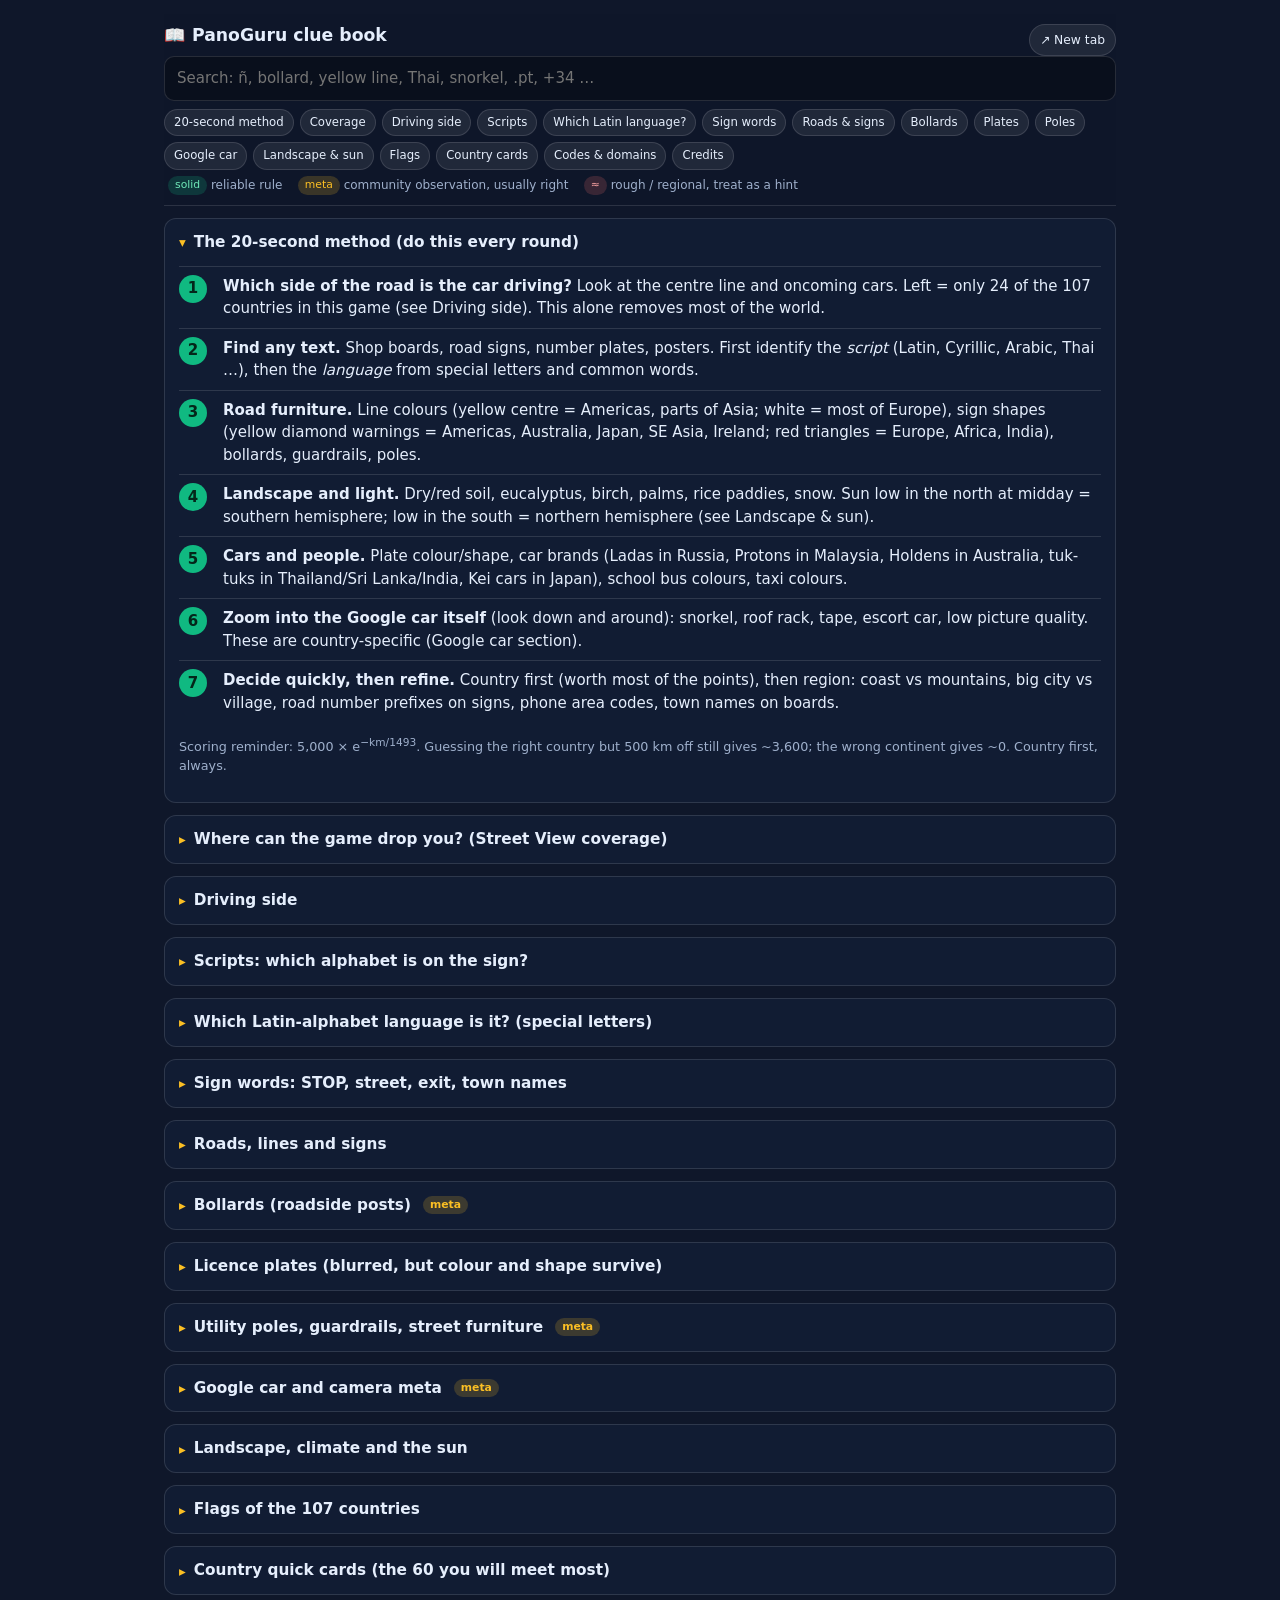
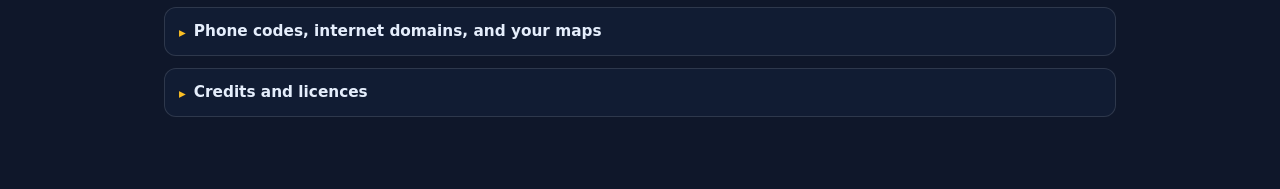
==== commit 78ba04c8: "Add files via upload" ====
--- a/clues.html
+++ b/clues.html
@@ -62,9 +62,9 @@
     </div>
     <input id="q" class="search" type="search" placeholder="Search: ñ, bollard, yellow line, Thai, snorkel, .pt, +34 …" autocomplete="off" />
     <div class="chips">
-      <a href="#flow">20-second method</a><a href="#side">Driving side</a><a href="#scripts">Scripts</a><a href="#latin">Which Latin language?</a>
+      <a href="#flow">20-second method</a><a href="#where">Coverage</a><a href="#side">Driving side</a><a href="#scripts">Scripts</a><a href="#latin">Which Latin language?</a>
       <a href="#words">Sign words</a><a href="#roads">Roads &amp; signs</a><a href="#bollards">Bollards</a><a href="#plates">Plates</a>
-      <a href="#poles">Poles</a><a href="#camera">Google car</a><a href="#nature">Landscape &amp; sun</a><a href="#cards">Country cards</a><a href="#codes">Codes &amp; domains</a>
+      <a href="#poles">Poles</a><a href="#camera">Google car</a><a href="#nature">Landscape &amp; sun</a><a href="#flags">Flags</a><a href="#cards">Country cards</a><a href="#codes">Codes &amp; domains</a><a href="#credits">Credits</a>
     </div>
     <p class="legend"><span class="tag sure">solid</span> reliable rule &nbsp; <span class="tag meta">meta</span> community observation, usually right &nbsp; <span class="tag approx">≈</span> rough / regional, treat as a hint</p>
   </header>
@@ -83,13 +83,23 @@
     </div>
   </details>
 
+  <details id="where">
+    <summary>Where can the game drop you? (Street View coverage)</summary>
+    <div class="body">
+      <p>Rounds start only in the <b>107 countries</b> coloured on the driving-side map below (official Google coverage, weighted by road network). Most of Africa, the Middle East outside the Gulf, China, Iran, Pakistan and Central Asia (except Kazakhstan/Kyrgyzstan) are <b>never</b> an answer, so do not guess them.</p>
+      <img class="map" src="clues/streetview-coverage.jpg?v=2" alt="Google Street View coverage map" loading="lazy" />
+      <p class="legend">Google Street View coverage worldwide (ZwishyZwashy, Wikimedia Commons, CC0). Dark blue = full coverage, light blue = partial/roads only, pale = little or none.</p>
+    </div>
+  </details>
+
   <details id="side">
     <summary>Driving side</summary>
     <div class="body">
       <p><b>Drives on the LEFT</b> (the 24 covered countries in this game) <span class="tag sure">solid</span>: United Kingdom, Ireland, Malta, Japan, Australia, New Zealand, India, Sri Lanka, Bangladesh, Nepal, Bhutan, Thailand, Malaysia, Singapore, Indonesia, Hong Kong, Macao, South Africa, Lesotho, Eswatini, Botswana, Kenya, Uganda, Bermuda.</p>
       <p><b>Everything else drives on the RIGHT</b>: all of continental Europe (incl. Faroe, Greenland, Iceland), the Americas (incl. Puerto Rico, Curaçao), Russia and Central Asia, the Middle East, Turkey, Taiwan, South Korea, Vietnam, Cambodia, Laos, Mongolia, Philippines, Ghana, Nigeria, Senegal, Rwanda, Tunisia, Egypt, Madagascar, Guam, N. Marianas, American Samoa.</p>
       <p class="note">Tip: if no car is visible, use road markings (centre line vs. edge) and which side the arrows/bollards with red reflectors face; or the position of the Google car over the lane.</p>
-      <img class="map" src="clues/driving-side.jpg" alt="Left/right driving map" loading="lazy" />
+      <img class="map" src="clues/driving-side.jpg?v=2" alt="Left/right driving map of the countries in this game" loading="lazy" />
+      <p class="legend">Made for this game from Natural Earth outlines (public domain). Grey countries never appear.</p>
     </div>
   </details>
 
@@ -115,7 +125,12 @@
         <tr><td class="script">ཐིམ་ཕུ</td><td>Tibetan-style (Dzongkha)</td><td>Bhutan.</td></tr>
         <tr><td class="script">Latin (ABC)</td><td>Latin</td><td>Most of the world: see the next section to pick the language.</td></tr>
       </table>
-      <img class="map" src="clues/latin-alphabet.jpg" alt="Countries using the Latin alphabet" loading="lazy" />
+      <img class="map" src="clues/scripts.jpg?v=2" alt="Main script per country in this game" loading="lazy" />
+      <p class="legend">Main script on signs, countries in this game only (made from Natural Earth outlines). Grey = not in the game.</p>
+      <img class="map" src="clues/writing-systems.jpg?v=2" alt="Writing systems of the world" loading="lazy" />
+      <p class="legend">Writing systems worldwide (Quintucket, Canuckguy and others, Wikimedia Commons, CC BY-SA 3.0). <b>Green</b> = abjads (Arabic, Hebrew) · <b>orange/yellow</b> = abugidas (Indian scripts, Thai, Lao, Khmer, Ethiopic) · <b>blue/cyan</b> = alphabets (Latin, Cyrillic, Greek, Armenian, Georgian, Mongolian) · <b>red</b> = Chinese characters · <b>pink</b> = Japanese and Korean mixes.</p>
+      <img class="map" src="clues/arabic.jpg?v=2" alt="Arabic-speaking world" loading="lazy" />
+      <p class="legend">Where Arabic is used (Keteracel / Paul Andrew Loy, Wikimedia Commons, CC BY-SA 3.0). <b>Dark green</b> = sole official language · <b>light green</b> = sole official, minority native speakers · <b>dark blue</b> = co-official with Arabic majority · <b>light blue</b> = co-official for minorities/history · <b>light grey</b> = minority only. In this game Arabic script appears in UAE, Qatar, Oman, Jordan, Lebanon, Tunisia, Egypt (and under Hebrew in Israel).</p>
     </div>
   </details>
 
@@ -155,6 +170,12 @@
         <tr><td class="big">"Rúa", "Praza"</td><td>Galician</td><td>Galicia (NW Spain; your home region on the map).</td></tr>
         <tr><td class="big">"Kalea", tx, tz, k everywhere</td><td>Basque</td><td>Basque Country (Spain) and SW France.</td></tr>
       </table>
+      <img class="map" src="clues/spanish.jpg?v=2" alt="Spanish-speaking world" loading="lazy" />
+      <p class="legend">Spanish-speaking world (Salvabl, Wikimedia Commons, CC BY-SA 4.0). <b>Dark</b> = majority native language · <b>medium</b> = co-official but not majority · <b>light</b> = secondary or cultural language (more than 20% speakers). In this game: Spain, Mexico, Guatemala, Costa Rica, Panama, Dominican Rep., Puerto Rico, Colombia, Ecuador, Peru, Bolivia, Chile, Argentina, Uruguay (+ Andorra, Curaçao partly).</p>
+      <img class="map" src="clues/portuguese.jpg?v=2" alt="Portuguese-speaking world" loading="lazy" />
+      <p class="legend">Portuguese-speaking world (Filipe Fortes de Oliveira Portela, Wikimedia Commons, CC0). <b>Darker blue</b> = mother language of more than 50%. In this game only <b>Portugal</b> and <b>Brazil</b> (Macao has Portuguese on signs next to Chinese).</p>
+      <img class="map" src="clues/french.jpg?v=2" alt="Countries where French is official" loading="lazy" />
+      <p class="legend">Countries where French is official (Underlying lk, Wikimedia Commons, CC BY-SA 4.0). <b>Dark</b> = only official language · <b>light</b> = co-official. In this game: France, Monaco, Belgium, Switzerland, Luxembourg, Canada (Quebec), Senegal, Rwanda, Madagascar, plus Tunisia and Lebanon where French is everywhere on signs without being official.</p>
     </div>
   </details>
 
@@ -205,8 +226,8 @@
     <div class="body">
       <table>
         <tr><th>Clue</th><th>Points to</th></tr>
-        <tr><td><b>Double yellow centre line</b>, white edge lines <span class="tag sure">solid</span></td><td>USA, Canada, Mexico, Brazil (yellow centre), Argentina, Chile ≈ (mostly white), Colombia, Peru, Ecuador, Bolivia, Central America, Philippines (often), Thailand (yellow centre common), Indonesia (yellow medians on national roads), Malaysia (some), South Korea (yellow centre on 2-way roads), Japan (yellow = no overtaking), Taiwan (yellow centre), Norway (yellow centre, white edges), Finland (older yellow centre, newer white).</td></tr>
-        <tr><td><b>All white lines</b> <span class="tag sure">solid</span></td><td>Most of Europe (Spain, Portugal, France, Germany, Italy, Benelux, Poland, Czechia, Slovakia, Hungary, Romania, Balkans, Baltics, Sweden, Denmark), Russia, Ukraine, Turkey, Australia, NZ, India (mostly), Chile ≈, Mongolia.</td></tr>
+        <tr><td><b>Double yellow centre line</b>, white edge lines <span class="tag sure">solid</span></td><td>USA, Canada, Mexico, Brazil, Colombia, Peru, Ecuador, Bolivia ≈, Central America, Dominican Rep., Puerto Rico, Philippines, Thailand, Vietnam, Cambodia, Laos, South Korea (yellow centre on 2-way roads), Taiwan, Norway (yellow centre, white edges), Finland (older yellow centre, newer white), Kenya ≈, Jordan ≈, Lebanon ≈, UAE ≈ (per the map below).</td></tr>
+        <tr><td><b>All white lines</b> <span class="tag sure">solid</span></td><td>Most of Europe (Spain, Portugal, France, Germany, Italy, Benelux, Poland, Czechia, Slovakia, Hungary, Romania, Balkans, Baltics, Sweden, Denmark), Russia, Ukraine, Turkey, India (mostly), Malaysia, Indonesia, Mongolia, Kazakhstan, Israel, Tunisia, Egypt, Ghana, Nigeria, Senegal, Madagascar, Sri Lanka, Bangladesh, Nepal. <b>Both colours</b>: Australia, NZ, Japan (yellow = no overtaking), Argentina, Chile, Uruguay.</td></tr>
         <tr><td><b>Yellow edge lines</b> (centre white) <span class="tag sure">solid</span></td><td>South Africa, Botswana, Lesotho, Eswatini, Kenya, Israel, UAE; Jordan ≈, Oman ≈. Ireland: dashed yellow edge lines. Switzerland: white lines but yellow bus/taxi lanes and yellow zebra crossings.</td></tr>
         <tr><td><b>Yellow diamond warning signs</b> <span class="tag sure">solid</span></td><td>USA, Canada, Mexico, Central &amp; South America (Brazil, Argentina, Chile, Colombia, Peru, Ecuador, Bolivia, Uruguay, Guatemala, DR, Puerto Rico), Australia, NZ, Japan, Thailand, Malaysia, Indonesia, Philippines, Ireland (the only European country with yellow diamonds).</td></tr>
         <tr><td><b>Red-bordered triangle warning signs</b> <span class="tag sure">solid</span></td><td>Europe (white inside; Sweden/Finland/Greece/Iceland/Poland yellow inside), Russia, Turkey, India, South Africa, Kenya, Israel, Jordan, South Korea, Vietnam, Sri Lanka, Bangladesh. Taiwan and Cambodia ≈ mixed shapes.</td></tr>
@@ -218,13 +239,17 @@
         <tr><td>Road number prefixes on signs</td><td>Spain A-/AP- (motorway), N- (national), plus two-letter province roads (e.g. CL-, GR-, PO-); France A, N, D (D = department); Germany A, B, L/K; Italy A, SS, SP; Poland A, S, DK, DW; UK M, A, B; Ireland M, N, R; Brazil BR-; Mexico MEX; USA Interstate shield, US route shield, state route; Australia M/A/B/C; India NH (national highway), SH; Russia M-, R-, A-; Turkey D-/O-; Thailand numbered shields; Philippines "N" numbers; Chile "Ruta 5"; Argentina RN/RP.</td></tr>
         <tr><td>Pedestrian crossing style</td><td>Zebra white everywhere; Switzerland yellow; Taiwan/Japan white; Russia white with yellow stripes between (yellow/white zebra) <span class="tag meta">meta</span>; Ukraine similar; Czech/Slovakia white; UK zebra with black/white striped poles and orange globes (Belisha beacons).</td></tr>
       </table>
+      <img class="map" src="clues/centre-line-colour.jpg?v=2" alt="Centre line colour by country" loading="lazy" />
+      <p class="legend">Colour of the road centre line (Ncysea, Wikimedia Commons, CC BY-SA 4.0). <b>Yellow</b> = yellow centre line · <b>pale yellow</b> = both colours used · <b>white</b> = white centre line · <b>grey</b> = no data.</p>
+      <img class="map" src="clues/sign-conventions.jpg?v=2" alt="Vienna Convention on Road Signs status map" loading="lazy" />
+      <p class="legend">Vienna Convention on Road Signs and Signals (Fry1989, Wikimedia Commons, CC BY-SA 4.0). <b>Dark green</b> = signed and ratified · <b>light green</b> = acceded later · <b>orange</b> = signed but never ratified (UK, Mexico, Brazil, Thailand, Indonesia, South Korea ...) · <b>grey</b> = not a party (USA, Canada, Australia, NZ, Japan, Malaysia, Argentina, Ireland ...) · <b>dark blue</b> = SADC manual (southern Africa) · <b>red</b> = Central American manual. Rule of thumb: green countries use red-bordered triangle warning signs; grey/orange countries in the Americas, Australia, Japan and SE Asia use yellow diamonds (exceptions: UK and South Korea use triangles).</p>
     </div>
   </details>
 
   <details id="bollards">
     <summary>Bollards (roadside posts) <span class="tag meta">meta</span></summary>
     <div class="body">
-      <p class="note">Bollards are the strongest Europe tell once you know them. Descriptions from the GeoGuessr community; verify with your own screenshots over time.</p>
+      <p class="note">Bollards are the strongest Europe tell once you know them. Descriptions from the GeoGuessr community; verify with your own screenshots over time. Photos: <a href="https://geohints.com/Bollards" target="_blank" rel="noopener">GeoHints bollards</a> · <a href="https://www.plonkit.net/guide" target="_blank" rel="noopener">PlonkIt world guide</a> (open in a new tab).</p>
       <table>
         <tr><th>Country</th><th>Bollard</th></tr>
         <tr><td>Spain</td><td>Slim white post, slightly split/hollow-looking top, <b>yellow</b> reflector (often numbered).</td></tr>
@@ -264,6 +289,7 @@
   <details id="plates">
     <summary>Licence plates (blurred, but colour and shape survive)</summary>
     <div class="body">
+      <p class="note">Photos: <a href="https://geohints.com/Plates" target="_blank" rel="noopener">GeoHints licence plates</a>.</p>
       <table>
         <tr><th>Plate look</th><th>Country</th></tr>
         <tr><td><b>Yellow</b> front and rear <span class="tag sure">solid</span></td><td>Netherlands, Luxembourg, Israel (yellow with blue strip), Colombia (yellow), Laos ≈.</td></tr>
@@ -285,6 +311,7 @@
   <details id="poles">
     <summary>Utility poles, guardrails, street furniture <span class="tag meta">meta</span></summary>
     <div class="body">
+      <p class="note">Photos: <a href="https://geohints.com/Poles" target="_blank" rel="noopener">GeoHints poles</a>.</p>
       <ul>
         <li><b>Japan</b>: grey concrete poles with yellow/black bands at the base, lots of overhead cables, small white street-name plates, vending machines, blue address plates.</li>
         <li><b>Poland</b>: concrete poles with "ladder" holes; <b>Hungary</b>: concrete poles, often angled/split at the top; <b>Romania</b>: concrete, round, many with a small "H" shape top.</li>
@@ -309,6 +336,7 @@
   <details id="camera">
     <summary>Google car and camera meta <span class="tag meta">meta</span></summary>
     <div class="body">
+      <p class="note">Photos: <a href="https://geohints.com/Cars" target="_blank" rel="noopener">GeoHints Google cars</a>.</p>
       <ul>
         <li><b>Kenya</b>: a black <b>snorkel</b> (tube) visible at the front-right of the car.</li>
         <li><b>Ghana</b>: black tape or a roof rack visible; Senegal: ≈ car with roof rack; Nigeria: a police escort car often follows in rural coverage.</li>
@@ -338,6 +366,16 @@
         <li><b>Houses</b>: red tile roofs = Mediterranean/Balkans/Latin America; black slate roofs = Galicia/N. Portugal/N. Spain; wooden painted houses = Nordics/Russia/Canada; concrete flat roofs with rebar sticking out = Mexico, Middle East, India, Africa; corrugated iron = Africa, SE Asia, Australia (red/green tin roofs), NZ.</li>
         <li><b>Skies</b>: the camera generation changes sky colour more than the real sky does; do not over-read it.</li>
       </ul>
+      <img class="map" src="clues/koppen.jpg?v=2" alt="Köppen-Geiger climate map" loading="lazy" />
+      <p class="legend">Köppen-Geiger climate map 1991-2020 (Beck et al. 2023, Scientific Data, via Wikimedia Commons, CC BY 4.0). First letter: <b>A</b> tropical (Af rainforest, Am monsoon, Aw savanna) · <b>B</b> dry (BWh hot desert, BWk cold desert, BSh/BSk steppe) · <b>C</b> temperate (Cfa humid subtropical: SE USA, S Brazil, E China, Japan; Cfb oceanic: W Europe, NZ; Csa/Csb Mediterranean: Spain, Italy, Greece, California, Chile, Cape Town, SW Australia) · <b>D</b> continental with cold winters (Russia, Canada, Nordics, N USA, Mongolia) · <b>E</b> polar. Use it to place a scene inside a big country: red soil + Aw savanna = central Brazil, not the Amazon; Csb = Galicia/Portugal/Chile coast.</p>
+    </div>
+  </details>
+
+  <details id="flags">
+    <summary>Flags of the 107 countries</summary>
+    <div class="body">
+      <p class="note">Flags hang on schools, town halls, petrol stations, car dealers and balconies. Look for them at junctions and official buildings.</p>
+      <img class="map" src="clues/flags.jpg?v=2" alt="Flags of all countries in this game" loading="lazy" />
     </div>
   </details>
 
@@ -372,9 +410,9 @@
         <div class="card"><h4>Mexico</h4><p>Right · Spanish · "ALTO" stop, yellow centre lines, concrete poles, painted shop walls, speed bumps ("TOPE"), VW Beetles (old), flat roofs with water tanks · cactus north, jungle south.</p></div>
         <div class="card"><h4>Brazil</h4><p>Right · Portuguese · "PARE", yellow centre lines, concrete round poles, blue km markers, red soil, Mercosur plates (or grey), VW Gols, "Rua" · huge: sugarcane (SP), pine (south), dry (NE), jungle (N).</p></div>
         <div class="card"><h4>Argentina</h4><p>Right · Spanish (Italian-looking names) · "PARE", white or yellow lines, wooden poles, flat pampas, plates black (old) or Mercosur white · Renault/Peugeot cars; Patagonia gravel roads.</p></div>
-        <div class="card"><h4>Chile</h4><p>Right · Spanish · "PARE", mostly white lines, Andes always on one side, Atacama desert north, green south · long thin country: use the mountains' side (east).</p></div>
+        <div class="card"><h4>Chile</h4><p>Right · Spanish · "PARE", white and yellow lines, Andes always on one side, Atacama desert north, green south · long thin country: use the mountains' side (east).</p></div>
         <div class="card"><h4>Colombia / Peru / Ecuador / Bolivia</h4><p>Right · Spanish · Colombia: yellow plates, yellow centre lines, green mountains, "PARE"; Peru: white plates, dry coast, Andes, yellow-top bollards; Ecuador: red/white striped bollards, orange taxi plates, volcanoes; Bolivia: high altiplano, cholitas, older coverage.</p></div>
-        <div class="card"><h4>Uruguay / Guatemala / Dominican Rep. / Puerto Rico / Panama / Costa Rica</h4><p>Right · Spanish · Uruguay: white lines, square bollards, flat, "PARE"; Guatemala: "ALTO", volcanoes, chicken buses; DR: "PARE", palm trees, motorbikes; Puerto Rico: US-style signs with Spanish, mph; Panama: "ALTO", humid; Costa Rica: "ALTO", "Pura vida" signs ≈.</p></div>
+        <div class="card"><h4>Uruguay / Guatemala / Dominican Rep. / Puerto Rico / Panama / Costa Rica</h4><p>Right · Spanish · Uruguay: white and yellow lines, square bollards, flat, "PARE"; Guatemala: "ALTO", volcanoes, chicken buses; DR: "PARE", palm trees, motorbikes; Puerto Rico: US-style signs with Spanish, mph; Panama: "ALTO", humid; Costa Rica: "ALTO", "Pura vida" signs ≈.</p></div>
         <div class="card"><h4>Japan</h4><p><b>Left</b> · Japanese (kana + kanji) · 止まれ inverted triangle, yellow kei plates, grey concrete poles with cables, white km plates, vending machines, narrow roads · very clean, hills + rice fields.</p></div>
         <div class="card"><h4>South Korea</h4><p>Right · Hangul · yellow centre lines, green/blue signs, brick apartment blocks, red/blue speed signs, Hyundai/Kia everywhere · 정지.</p></div>
         <div class="card"><h4>Taiwan</h4><p>Right · Traditional Chinese (no kana, no hangul) · scooters everywhere, yellow centre lines, green road signs with English, betel-nut stands, mountains · 停.</p></div>
@@ -440,13 +478,31 @@
         <tr><td>+261</td><td>Madagascar</td><td>+996</td><td>Kyrgyzstan</td><td>+975</td><td>Bhutan</td></tr>
       </table>
       <p><b>Domains</b>: .es Spain · .pt Portugal · .fr France · .de Germany · .it Italy · .nl Netherlands · .be Belgium · .uk/.co.uk UK · .ie Ireland · .pl Poland · .cz Czechia · .sk Slovakia · .hu Hungary · .ro Romania · .hr Croatia · .si Slovenia · .rs Serbia · .bg Bulgaria · .gr Greece · .tr Turkey · .ru Russia · .ua Ukraine · .se Sweden · .no Norway · .fi Finland · .dk Denmark · .is Iceland · .ee/.lv/.lt Baltics · .ch Switzerland · .at Austria · .us USA · .ca Canada · .mx Mexico · .br Brazil · .ar Argentina · .cl Chile · .co Colombia · .pe Peru · .ec Ecuador · .bo Bolivia · .uy Uruguay · .jp Japan · .kr Korea · .tw Taiwan · .hk Hong Kong · .sg Singapore · .my Malaysia · .id Indonesia · .th Thailand · .ph Philippines · .vn Vietnam · .kh Cambodia · .la Laos · .in India · .lk Sri Lanka · .bd Bangladesh · .np Nepal · .mn Mongolia · .kz Kazakhstan · .kg Kyrgyzstan · .il Israel · .jo Jordan · .ae UAE · .qa Qatar · .om Oman · .tn Tunisia · .sn Senegal · .gh Ghana · .ng Nigeria · .ke Kenya · .ug Uganda · .rw Rwanda · .za South Africa · .bw Botswana · .au Australia · .nz New Zealand.</p>
-      <img class="map" src="clues/calling-codes.jpg" alt="Calling codes map" loading="lazy" />
-      <img class="map" src="clues/spanish.jpg" alt="Spanish-speaking countries" loading="lazy" />
-      <img class="map" src="clues/portuguese.jpg" alt="Portuguese-speaking countries" loading="lazy" />
-    </div>
-  </details>
-
-  <p class="note">Sources used for the community observations: GeoGuessr player guides (PlonkIt, GeoHints, GeoGhost, ReverseImageLocation), Wikipedia on road markings, plus general knowledge. Facts marked solid are stable rules; bollard, pole and camera metas change as Google re-drives countries.</p>
+      <img class="map" src="clues/calling-codes.jpg?v=2" alt="Phone country codes map" loading="lazy" />
+      <p class="legend">Phone codes of the countries in this game, Europe enlarged below (made from Natural Earth outlines).</p>
+    </div>
+  </details>
+
+  <details id="credits">
+    <summary>Credits and licences</summary>
+    <div class="body">
+      <p class="note">Text: community observations from GeoGuessr player guides (PlonkIt, GeoHints, GeoGhost, ReverseImageLocation), Wikipedia on road markings and traffic signs, plus general knowledge. Facts marked solid are stable rules; bollard, pole and camera metas change as Google re-drives countries.</p>
+      <ul class="note">
+        <li>Driving side, scripts and phone-code maps and this page: made for PanoGuru from <a href="https://www.naturalearthdata.com/" target="_blank" rel="noopener">Natural Earth</a> outlines (public domain); MIT licence like the rest of the game.</li>
+        <li>Flag drawings: <a href="https://github.com/lipis/flag-icons" target="_blank" rel="noopener">flag-icons</a> by Panayiotis Lipiridis, MIT licence.</li>
+        <li><a href="https://commons.wikimedia.org/wiki/File:GSVcoverage.png" target="_blank" rel="noopener">GSVcoverage.png</a>, ZwishyZwashy, CC0.</li>
+        <li><a href="https://commons.wikimedia.org/wiki/File:Writing_systems_worldwide.svg" target="_blank" rel="noopener">Writing systems worldwide.svg</a>, Quintucket (based on Canuckguy and others), CC BY-SA 3.0.</li>
+        <li><a href="https://commons.wikimedia.org/wiki/File:Arabic_speaking_world.svg" target="_blank" rel="noopener">Arabic speaking world.svg</a>, Keteracel (Paul Andrew Loy), CC BY-SA 3.0.</li>
+        <li><a href="https://commons.wikimedia.org/wiki/File:Map-Hispanophone_World.svg" target="_blank" rel="noopener">Map-Hispanophone World.svg</a>, Salvabl, CC BY-SA 4.0.</li>
+        <li><a href="https://commons.wikimedia.org/wiki/File:Portuguese_Language_Map_-_Darker_Blue_-_Mother_Language_of_More_than_50%25.png" target="_blank" rel="noopener">Portuguese Language Map.png</a>, Filipe Fortes de Oliveira Portela, CC0.</li>
+        <li><a href="https://commons.wikimedia.org/wiki/File:Countries_where_French_is_an_official_language.svg" target="_blank" rel="noopener">Countries where French is an official language.svg</a>, Underlying lk, CC BY-SA 4.0.</li>
+        <li><a href="https://commons.wikimedia.org/wiki/File:Colours_of_Centre_Line.svg" target="_blank" rel="noopener">Colours of Centre Line.svg</a>, Ncysea, CC BY-SA 4.0.</li>
+        <li><a href="https://commons.wikimedia.org/wiki/File:Vienna_Convention_on_Road_Signs_and_Signals.svg" target="_blank" rel="noopener">Vienna Convention on Road Signs and Signals.svg</a>, Fry1989, CC BY-SA 4.0.</li>
+        <li><a href="https://commons.wikimedia.org/wiki/File:Koppen-Geiger_Map_v2_World_1991%E2%80%932020.svg" target="_blank" rel="noopener">Köppen-Geiger Map v2 World 1991-2020.svg</a>, Beck, H.E. et al. (2023), Scientific Data, doi:10.1038/s41597-023-02549-6, CC BY 4.0.</li>
+      </ul>
+      <p class="note">The Wikimedia Commons maps are shown here rasterised and resized; each stays under its own licence as listed. Street View imagery and map tiles in the game itself are © Google.</p>
+    </div>
+  </details>
 </div>
 <script>
   // Simple filter: show only rows / list items / cards containing the query, open matching sections.
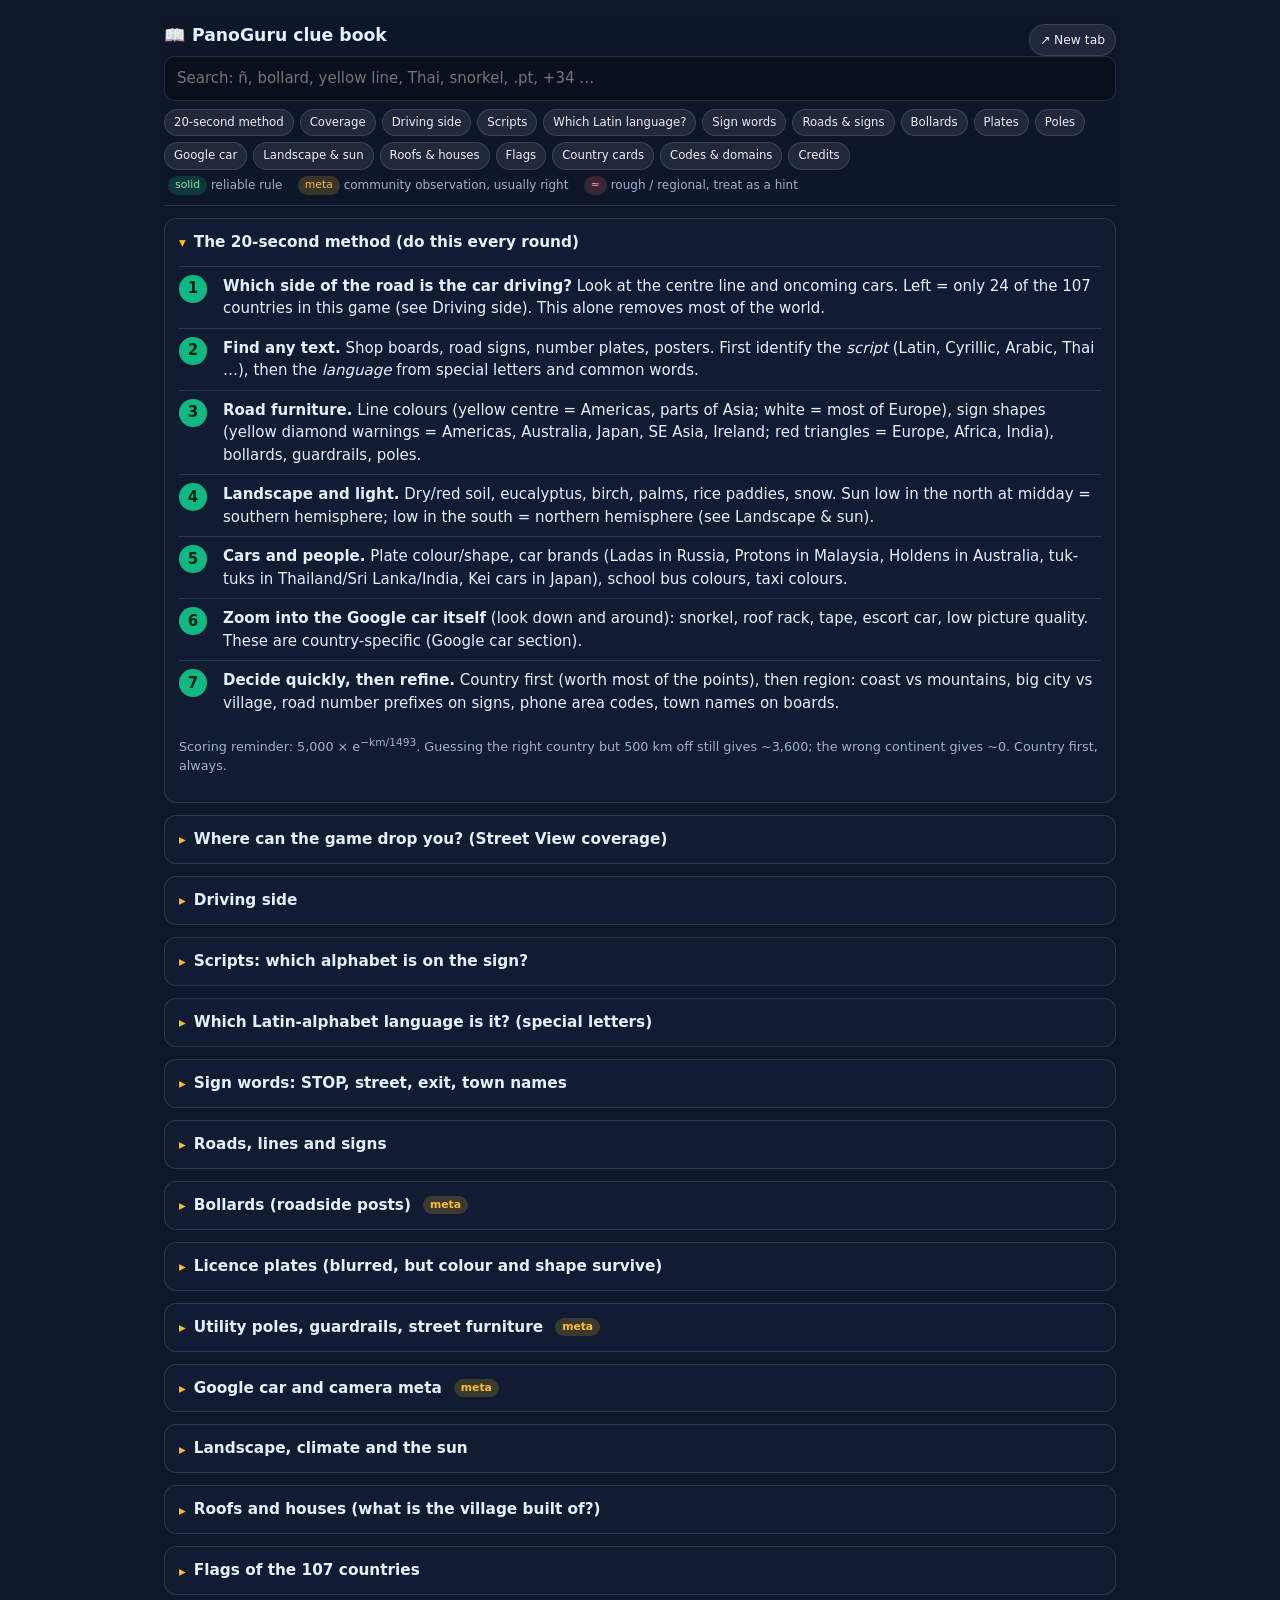
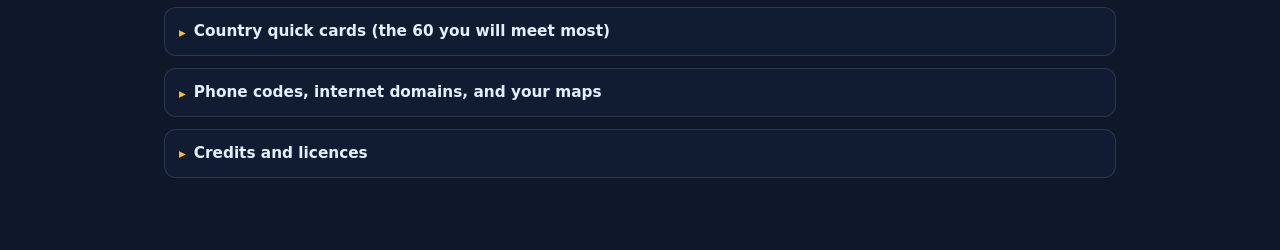
==== commit 19e0392a: "Add files via upload" ====
--- a/clues.html
+++ b/clues.html
@@ -47,6 +47,7 @@
     .cards { display: grid; grid-template-columns: repeat(auto-fill, minmax(280px, 1fr)); gap: 10px; }
     .card { border: 1px solid var(--border); border-radius: 10px; padding: 10px 12px; background: rgba(255,255,255,0.03); }
     .card h4 { margin: 0 0 4px; font-size: 1rem; }
+    .body > h4 { margin: 14px 0 4px; font-size: 1rem; color: var(--accent); }
     .card p { margin: 0; font-size: 0.86rem; color: var(--text); }
     .legend { font-size: 0.8rem; color: var(--muted); margin: 6px 0 0; }
     kbd { background: rgba(255,255,255,0.1); border-radius: 4px; padding: 0 5px; font-family: inherit; }
@@ -64,7 +65,7 @@
     <div class="chips">
       <a href="#flow">20-second method</a><a href="#where">Coverage</a><a href="#side">Driving side</a><a href="#scripts">Scripts</a><a href="#latin">Which Latin language?</a>
       <a href="#words">Sign words</a><a href="#roads">Roads &amp; signs</a><a href="#bollards">Bollards</a><a href="#plates">Plates</a>
-      <a href="#poles">Poles</a><a href="#camera">Google car</a><a href="#nature">Landscape &amp; sun</a><a href="#flags">Flags</a><a href="#cards">Country cards</a><a href="#codes">Codes &amp; domains</a><a href="#credits">Credits</a>
+      <a href="#poles">Poles</a><a href="#camera">Google car</a><a href="#nature">Landscape &amp; sun</a><a href="#roofs">Roofs &amp; houses</a><a href="#flags">Flags</a><a href="#cards">Country cards</a><a href="#codes">Codes &amp; domains</a><a href="#credits">Credits</a>
     </div>
     <p class="legend"><span class="tag sure">solid</span> reliable rule &nbsp; <span class="tag meta">meta</span> community observation, usually right &nbsp; <span class="tag approx">≈</span> rough / regional, treat as a hint</p>
   </header>
@@ -363,11 +364,59 @@
         <li><b>Cactus + desert</b>: Mexico, SW USA, Peru coast, Chile north (Atacama, no plants at all), Israel/Jordan, UAE/Oman/Qatar (sand, modern roads, SUVs).</li>
         <li><b>Steppe, treeless, yurts</b>: Mongolia, Kazakhstan, Kyrgyzstan (with big mountains). <b>Tundra/fjords</b>: Norway, Iceland (no trees, black lava, moss), Faroe.</li>
         <li><b>Snow + concrete poles + Ladas</b>: Russia; <b>snow + wooden red houses</b>: Sweden/Norway/Finland.</li>
-        <li><b>Houses</b>: red tile roofs = Mediterranean/Balkans/Latin America; black slate roofs = Galicia/N. Portugal/N. Spain; wooden painted houses = Nordics/Russia/Canada; concrete flat roofs with rebar sticking out = Mexico, Middle East, India, Africa; corrugated iron = Africa, SE Asia, Australia (red/green tin roofs), NZ.</li>
+        <li><b>Houses</b>: see the next section, <a href="#roofs">Roofs &amp; houses</a>, for the full country-by-country list.</li>
         <li><b>Skies</b>: the camera generation changes sky colour more than the real sky does; do not over-read it.</li>
       </ul>
       <img class="map" src="clues/koppen.jpg?v=2" alt="Köppen-Geiger climate map" loading="lazy" />
       <p class="legend">Köppen-Geiger climate map 1991-2020 (Beck et al. 2023, Scientific Data, via Wikimedia Commons, CC BY 4.0). First letter: <b>A</b> tropical (Af rainforest, Am monsoon, Aw savanna) · <b>B</b> dry (BWh hot desert, BWk cold desert, BSh/BSk steppe) · <b>C</b> temperate (Cfa humid subtropical: SE USA, S Brazil, E China, Japan; Cfb oceanic: W Europe, NZ; Csa/Csb Mediterranean: Spain, Italy, Greece, California, Chile, Cape Town, SW Australia) · <b>D</b> continental with cold winters (Russia, Canada, Nordics, N USA, Mongolia) · <b>E</b> polar. Use it to place a scene inside a big country: red soil + Aw savanna = central Brazil, not the Amazon; Csb = Galicia/Portugal/Chile coast.</p>
+    </div>
+  </details>
+
+  <details id="roofs">
+    <summary>Roofs and houses (what is the village built of?)</summary>
+    <div class="body">
+      <p class="note">Roofs are visible in almost every round and change slowly, so they are a reliable second filter after driving side and script. Read the material first (tile / metal / slate / flat concrete / shingle / thatch), then the colour, then the walls. Tags: <span class="tag sure">solid</span> stable, <span class="tag meta">meta</span> community observation (PlonkIt, GeoHints), <span class="tag approx">≈</span> rough.</p>
+      <table>
+        <tr><th>Roof you see</th><th>Think of</th></tr>
+        <tr><td><b>Asphalt shingles</b> (flat, granular, grey/brown/black, often with a small chimney and vinyl-siding walls) <span class="tag sure">solid</span></td><td><b>USA and Canada</b>, almost nowhere else. Spanish tile only in SW USA/Florida/California; metal roofs on rural barns.</td></tr>
+        <tr><td><b>Curved terracotta tiles</b> (half-round "Roman"/"Spanish" tiles, orange-red, often mossy) <span class="tag sure">solid</span></td><td>Spain, Portugal, S. France, Italy, Greece mainland, Croatia coast, Montenegro, Turkey, Lebanon, Tunisia (older), Latin America (Brazil "telha colonial", Colombia, Peru coast, Bolivia, Argentina/Uruguay older houses, Central America), Philippines (rare), Sri Lanka (half-round "Portuguese" tiles), Malaysia/Indonesia (Java), Madagascar highlands.</td></tr>
+        <tr><td><b>Flat interlocking clay or concrete tiles</b>, neat rows, red/orange/brown/black <span class="tag sure">solid</span></td><td>Germany, Austria, Switzerland, Czechia, Slovakia, Poland, Hungary, Slovenia, Netherlands/Belgium (dark glazed pantiles), Denmark, S. Sweden, N. France (Marseille tiles), Japan (dark grey/black glazed <i>kawara</i>; red tiles in Hiroshima/Shimane), Korea (traditional curved-eave tiles), Tamil Nadu (bright orange flat tiles with a ridge), Australia suburbs (terracotta and concrete tiles).</td></tr>
+        <tr><td><b>Slate</b> (dark grey/black, thin, rectangular) <span class="tag sure">solid</span></td><td>Galicia and Asturias (Spain), N. Portugal, Brittany, Normandy, Loire and Paris region (France), Wales, Scotland, N. England, Ireland, Ardennes (Belgium/Luxembourg), Andorra and Pyrenees, parts of Germany (Eifel, Thuringia). Grey stone slabs: Alps (Italy/Switzerland), Cévennes.</td></tr>
+        <tr><td><b>Corrugated metal sheets</b>, rusty or plain <span class="tag sure">solid</span></td><td>Kenya/Uganda ("mabati", often rust-red), Ghana, Nigeria (coloured "long-span" aluminium), Senegal (rural), Rwanda, Botswana, Lesotho, Eswatini, South Africa townships, Madagascar coast, Bangladesh (tin houses), Nepal, Bhutan (sheets held by stones), NE India, Philippines ("yero"), Cambodia, Laos, Indonesia (Kalimantan, Sulawesi, Sumatra), Vietnam rural, Guatemala/Panama/Costa Rica/Dominican Rep. rural, Chile (south), Argentina (Patagonia), Peru/Bolivia highlands (grey calamina), Mongolia (ger districts, brightly painted), Iceland (painted, on wooden houses), Faroe, NZ and Australia (see below), Latvia/Lithuania/Poland rural (plain sheet).</td></tr>
+        <tr><td><b>Painted metal roofs in colours</b> (blue, green, red) <span class="tag meta">meta</span></td><td><b>South Korea</b>: bright blue roofs are the classic tell. <b>Mongolia</b>: ger-district houses with blue/green/orange roofs. <b>Romania (east)</b>: shiny metal or plastic fake-tile roofs; <b>Russia/Ukraine</b>: metal roofs on wooden houses, often blue/green/brown. <b>Thailand</b>: red/blue/green metal on houses and temple compounds. <b>Nigeria</b>: red/green/blue long-span. <b>Iceland/Greenland/Faroe</b>: brightly painted sheet roofs on wooden houses. <b>Australia/NZ</b>: Colorbond steel in grey, green, red, cream.</td></tr>
+        <tr><td><b>Grey corrugated asbestos-cement ("shifer")</b> <span class="tag meta">meta</span></td><td>Russia, Ukraine, Kazakhstan, Kyrgyzstan, Baltics (older), Balkans and Hungary (older), Brazil ("Brasilit" fibre-cement sheets, grey, on poorer houses), India/Sri Lanka ("asbestos sheet"), southern Africa.</td></tr>
+        <tr><td><b>Flat concrete roof with steel rebar sticking up</b> (house "waiting for another floor") <span class="tag sure">solid</span></td><td>Peru, Ecuador, Bolivia, Mexico, Guatemala, Dominican Rep., Egypt, Jordan, Lebanon, Greece, Albania, Bosnia, N. Macedonia, Serbia, Turkey, Tunisia, Nepal, India, Senegal, Nigeria, Ghana. Rare in Europe outside the Balkans/Greece.</td></tr>
+        <tr><td><b>Water tanks on the roof</b> <span class="tag meta">meta</span></td><td><b>Mexico</b>: black "Rotoplas" tanks (tinacos). <b>Brazil</b>: blue "Fortlev" tanks. <b>India</b>: black "Sintex" tanks. <b>Israel</b>: white tank + solar panel on every roof ("dud shemesh", required by law). <b>Albania</b>: metal barrels. <b>Middle East (Jordan, UAE, Oman, Qatar, Egypt)</b>: white/cream tanks. <b>Puerto Rico, Dominican Rep., Guam</b>: cisterns. <b>Greece, Cyprus, Turkey</b>: solar water heaters with tanks.</td></tr>
+        <tr><td><b>Thatch / grass / palm</b></td><td>Lesotho, Botswana, Eswatini and rural South Africa (round <i>rondavels</i>), Madagascar coast, Senegal villages, Uganda/Kenya rural, Philippines (nipa), Indonesia (Nias, Sumba), Bangladesh, Odisha and Tamil Nadu villages (palm leaf), Uttar Pradesh (fine straw), American Samoa (fale), Norway/Faroe (grass roofs on old houses), Denmark/Netherlands/England (ornamental thatched cottages).</td></tr>
+        <tr><td><b>Flat white/cream cubes, no visible roof</b> <span class="tag sure">solid</span></td><td>Greek islands (Cyclades, blue trims), Tunisia (white + blue), Malta (honey limestone, flat roofs, closed wooden balconies), Jordan (cream limestone), Oman (white with crenellated parapets), UAE/Qatar (sand-coloured villas behind walls), Egypt, Senegal, Puerto Rico, Okinawa (white concrete), Guam, Northern Mariana Islands (typhoon-proof concrete), Peru coast.</td></tr>
+        <tr><td><b>Wooden houses, painted</b> <span class="tag sure">solid</span></td><td><b>Falu red with white trims</b>: Sweden, Finland, Norway (also white, yellow). <b>Log houses with carved painted window frames (often blue)</b>: Russia, Ukraine, Belarus-style, Baltics. <b>Weatherboard</b>: NZ, Australia (Queenslanders on stilts with verandas), USA/Canada (vinyl siding). <b>Brightly coloured wooden houses</b>: Greenland (red, blue, yellow), Iceland, Faroe (black tar + white windows), Chile (Chiloé shingles, Valparaíso), Argentina Patagonia. <b>Stilt houses</b>: Cambodia, Laos, Malaysia kampung, Thailand, Acre/Amazon (Brazil), Philippines.</td></tr>
+        <tr><td><b>Unplastered red brick</b> <span class="tag meta">meta</span></td><td>Bolivia (La Paz / El Alto, whole hillsides), Colombia (Bogotá, Medellín: neat brick architecture), Peru, Egypt (unfinished), Madagascar highlands (two-storey brick houses with wooden balconies), Uganda/Kenya/Rwanda (hand-made bricks), S. Russia, Bangladesh, Nepal, Vietnam rural, Netherlands/Belgium/N. Germany/Denmark/UK (finished brick, very neat), S. Korea (red brick with tiled roofs).</td></tr>
+        <tr><td><b>Grey concrete apartment blocks</b> (panel buildings) <span class="tag sure">solid</span></td><td>Russia, Ukraine, Kazakhstan, Kyrgyzstan, Mongolia, Baltics, Poland, Czechia, Slovakia, Hungary, Romania, Bulgaria, Serbia, East Germany. <b>Tall towers with huge numbers painted on the side</b> = South Korea. <b>Colourful HDB blocks</b> = Singapore. <b>Tiled facades + iron-sheet rooftop add-ons</b> = Taiwan. <b>Dense towers on hills</b> = Hong Kong.</td></tr>
+      </table>
+
+      <h4>By region</h4>
+      <ul>
+        <li><b>Spain</b>: curved terracotta, whitewashed walls in the south (Andalusia), flat roofs on the Mediterranean coast; Galicia/Asturias = slate + stone + <i>hórreos</i> (granaries on legs); Canary Islands = flat white cubes. <b>Portugal</b>: terracotta, whitewash with blue/yellow trims (Alentejo), <i>azulejo</i> tiled facades, cobbled <i>calçada</i>, tall Algarve chimneys; north = granite + slate.</li>
+        <li><b>France</b>: slate in Brittany, Normandy, Loire and around Paris (zinc roofs in Paris); flat tiles in Burgundy and the centre (glazed multicolour roofs in Burgundy); curved Roman tiles in the south; half-timbered in Alsace and Normandy; shutters everywhere, plane trees along roads. <b>Monaco</b>: ochre Riviera buildings, terracotta.</li>
+        <li><b>Italy</b>: <i>coppi</i> curved tiles, ochre/pink/yellow walls, green or brown shutters, stone villages on hills; Alpine valleys = stone slab roofs and wooden balconies; Puglia = <i>trulli</i> cone roofs; Sicily/South = flat roofs. <b>San Marino</b>: same as central Italy.</li>
+        <li><b>Germany</b>: steep roofs with red or dark grey tiles, half-timbered (<i>Fachwerk</i>) villages, dark clinker brick in the north, white render + wooden balconies in Bavaria. <b>Austria / Switzerland / Liechtenstein</b>: chalets with wide overhanging eaves, wooden upper floors, flower boxes; Swiss roofs often fibre-cement or tiles; very tidy. <b>Luxembourg</b>: slate roofs, stone, like the Ardennes.</li>
+        <li><b>Netherlands</b>: brick everywhere, dark glazed pantiles, steep gables, huge windows without curtains, red cycle paths. <b>Belgium</b>: brick, slate or dark tiles, every house different (Belgian "ugly houses"), concrete slab roads. <b>Denmark</b>: red/yellow brick, red tiles, some thatched farmhouses, very neat.</li>
+        <li><b>UK</b>: terraced brick rows, slate (west/north) or red clay tiles (south-east) or grey concrete tiles, chimney pots, pebble-dash; Scotland = grey harling and slate; Wales = slate. <b>Ireland</b>: detached bungalows along roads, grey slate, pebble-dash, stone walls, bright shop fronts.</li>
+        <li><b>Nordics</b>: Sweden/Finland = Falu-red or yellow wooden houses, white trims, metal or tile roofs; Norway = same plus white houses, grass roofs on old cabins, fjords; Denmark see above; Iceland = corrugated iron walls <i>and</i> roofs painted in colours, no trees; Faroe = black tarred wood, white windows, grass roofs; Greenland = red/blue/yellow wooden houses on rock.</li>
+        <li><b>Poland</b>: pastel render, orange/red or dark roofs, boxy two-storey "Polish cube" houses from the 1970s, tidy plastic-looking roof tiles, some rural sheet metal. <b>Czechia / Slovakia</b>: orange tiles, pastel village houses; Slovak villages have cube houses with pyramid roofs. <b>Hungary</b>: long single-storey village houses with the gable end to the street, evenly spaced, "Kádár cube" houses with pyramid roofs, pastel walls.</li>
+        <li><b>Romania</b>: orange tiles in the west (Transylvania), shiny metal or fake-tile roofs in the east, pastel stone houses, painted square wall tiles, big ornate gates (Maramureș), connected house-gate fronts (Banat), concrete panel blocks in towns. <b>Bulgaria</b>: red tiles, unfinished brick, Soviet blocks, grapevines over yards.</li>
+        <li><b>Balkans</b>: Croatia/Slovenia = orange tiles, tidy, Alpine look in Slovenia; Bosnia/Serbia/N. Macedonia/Montenegro = unfinished red brick with rebar, orange tiles; Albania = unfinished concrete, water barrels on roofs, Mercedes cars; Greece = white cubes on islands, red tiles and unfinished rebar on the mainland.</li>
+        <li><b>Russia / Ukraine / Belarus look</b>: wooden <i>izba</i> with carved, painted window frames, grey asbestos or coloured metal roofs, blue/green fences, concrete panel blocks in towns, brick in the south. <b>Baltics</b>: wooden houses, Soviet blocks, tin roofs, Estonia neater (Nordic look). <b>Kazakhstan / Kyrgyzstan</b>: white-painted walls with blue trims and blue gates ≈, flat-roofed mud-brick in the south, Soviet blocks, yurts in summer pastures (Kyrgyzstan). <b>Mongolia</b>: round felt <i>gers</i> behind wooden fences, brightly painted metal roofs, Ulaanbaatar blocks.</li>
+        <li><b>Turkey</b>: concrete apartment blocks with red tile roofs, exposed brick on unfinished floors, minarets everywhere; Black Sea = wooden houses on green slopes. <b>Israel</b>: white/cream stone, flat roofs with solar heaters, red-tiled suburbs. <b>Jordan</b>: cream limestone boxes, flat roofs, rebar, water tanks. <b>Lebanon</b>: red tile roofs on old houses, concrete towers, cedars. <b>UAE / Qatar / Oman</b>: walled sand-coloured villas, flat roofs, crenellations (Oman white), wide new roads. <b>Egypt</b>: unfinished red-brick blocks with rebar, flat roofs, dust. <b>Tunisia</b>: white walls, blue doors and windows, flat roofs, olive groves.</li>
+        <li><b>South Asia</b>: India = flat concrete roofs with rebar and black Sintex tanks in the north, orange Mangalore/Tamil tiles in the south, sloped tiled roofs in Kerala and Goa, thatch in villages; Sri Lanka = half-round clay tiles or asbestos sheets, whitewashed walls, coconut palms; Bangladesh = corrugated tin houses, brick, boats; Nepal = brick, carved wooden windows, flat roofs with rebar, metal roofs in hills; Bhutan = whitewashed houses with painted wooden windows and wide raised roofs.</li>
+        <li><b>East Asia</b>: Japan = dark grey/black glazed tiles, grey walls, narrow houses, flat snow roofs with ladders in the north, red tiles around Hiroshima, white concrete in Okinawa; South Korea = red brick + traditional tiles with curved eaves, bright blue metal roofs, apartment towers with big numbers, blue house-number plates; Taiwan = tiled facades, corrugated iron rooftop additions, scooters, betel-nut stalls; Hong Kong = tower blocks; Macao = Portuguese pastel + Chinese signs.</li>
+        <li><b>South-East Asia</b>: Thailand = coloured metal roofs, raised wooden houses, shophouses, golden temple roofs, spirit houses; Vietnam = narrow tall "tube houses" with ornate fronts, yellow colonial buildings, red tiles in the north; Cambodia/Laos = stilt houses with metal roofs, temple roofs with pointed finials; Malaysia = rows of terrace houses with red tiles, kampung stilt houses, mosques; Indonesia = clay tiles on Java, sheet metal elsewhere, Bali's temple gates and crown-shaped roof peaks, Minang boat-roofs in West Sumatra, mosques with tin domes; Philippines = galvanised iron roofs, woven bamboo (<i>amakan</i>) walls, concrete-block houses, jeepneys; Singapore = HDB blocks and colonial shophouses.</li>
+        <li><b>Africa</b>: Kenya/Uganda = rust-red "mabati" sheets, red brick or mud walls, red soil; Rwanda = neat clay-tile or metal roofs, terraced green hills, no litter; Ghana = corrugated rust, unfinished concrete, painted shop fronts; Nigeria = colourful long-span roofs, unfinished blocks, dense traffic; Senegal = flat sand-coloured roofs, pastel walls, baobabs; South Africa = suburbs with red tiles or metal behind high walls and electric fences, township shacks of corrugated iron, Cape Dutch gables in the Western Cape; Botswana/Lesotho/Eswatini = corrugated roofs, round thatched rondavels, Lesotho blankets and horses; Madagascar = two-storey red-brick houses with wooden balconies and tiled roofs in the highlands, thatch or metal on the coast.</li>
+        <li><b>North America</b>: USA/Canada = asphalt shingles, vinyl or wooden siding, garages, mailboxes, big lawns; Quebec = steel roofs and bright colours; US South-West = flat adobe-style; Florida/California = Spanish tile and palms. <b>Mexico</b>: flat concrete roofs with black Rotoplas tanks, rebar, hand-painted walls in bright colours, <i>topes</i>. <b>Guatemala / Costa Rica / Panama</b>: flat concrete + rebar or corrugated metal, colourful; Costa Rica very green with painted metal roofs. <b>Dominican Rep. / Puerto Rico</b>: flat concrete boxes, pastel, cisterns; Puerto Rico more US-style roads. <b>Bermuda</b>: white stepped limestone roofs that collect rain, pastel walls, unique. <b>Curaçao</b>: pastel Dutch-colonial gables, flat roofs elsewhere. <b>Greenland</b>: see Nordics.</li>
+        <li><b>South America</b>: Brazil = orange clay tiles, blue Fortlev tanks, grey fibre-cement on poorer houses, unfinished brick, German-style houses in Santa Catarina, stilt houses in Acre; Argentina = flat roofs with parapets, corrugated metal, Spanish tiles on older houses, wooden Patagonia; Uruguay = flat roofs, pastel, tiled older houses; Chile = corrugated metal roofs, wooden shingles in Chiloé, colourful Valparaíso, adobe in the north; Peru = unfinished brick with rebar, flat roofs, grey metal in the Andes; Bolivia = bare red brick everywhere, flat roofs, adobe; Ecuador = unfinished concrete with rebar, red tiles in the Andes, bright paint; Colombia = neat red-brick buildings in Bogotá/Medellín, red tiles and colourful colonial towns.</li>
+        <li><b>Oceania</b>: Australia = corrugated Colorbond or terracotta tiles, brick veneer, verandas, Queenslanders on stilts in the tropics, red earth; New Zealand = weatherboard, corrugated iron (often red/green), wooden fences, green hills; Guam / N. Marianas = concrete typhoon houses, flat roofs; American Samoa = open-sided <i>fale</i> next to concrete houses.</li>
+      </ul>
+      <p class="note">Sources: PlonkIt country guides (South Korea, Poland, Romania, Russia, Brazil, Indonesia, Japan, India, Philippines), GeoTips, Wikipedia on roof tiles and vernacular architecture, plus general knowledge. Roof metas drift slowly as countries build new housing; the material rules (shingle vs tile vs metal vs slate) are the most durable.</p>
     </div>
   </details>
 
@@ -537,7 +586,7 @@
   }
   document.addEventListener("keydown", (e) => { if (e.key === "Escape" && embedded) { e.preventDefault(); tellParent(); } });
   // Open a section when arriving via a chip link
-  document.querySelectorAll(".chips a").forEach((a) => a.addEventListener("click", () => { const d = document.querySelector(a.getAttribute("href")); if (d) d.open = true; }));
+  document.querySelectorAll('a[href^="#"]').forEach((a) => a.addEventListener("click", () => { const d = document.querySelector(a.getAttribute("href")); if (d && d.tagName === "DETAILS") d.open = true; }));
 </script>
 </body>
 </html>
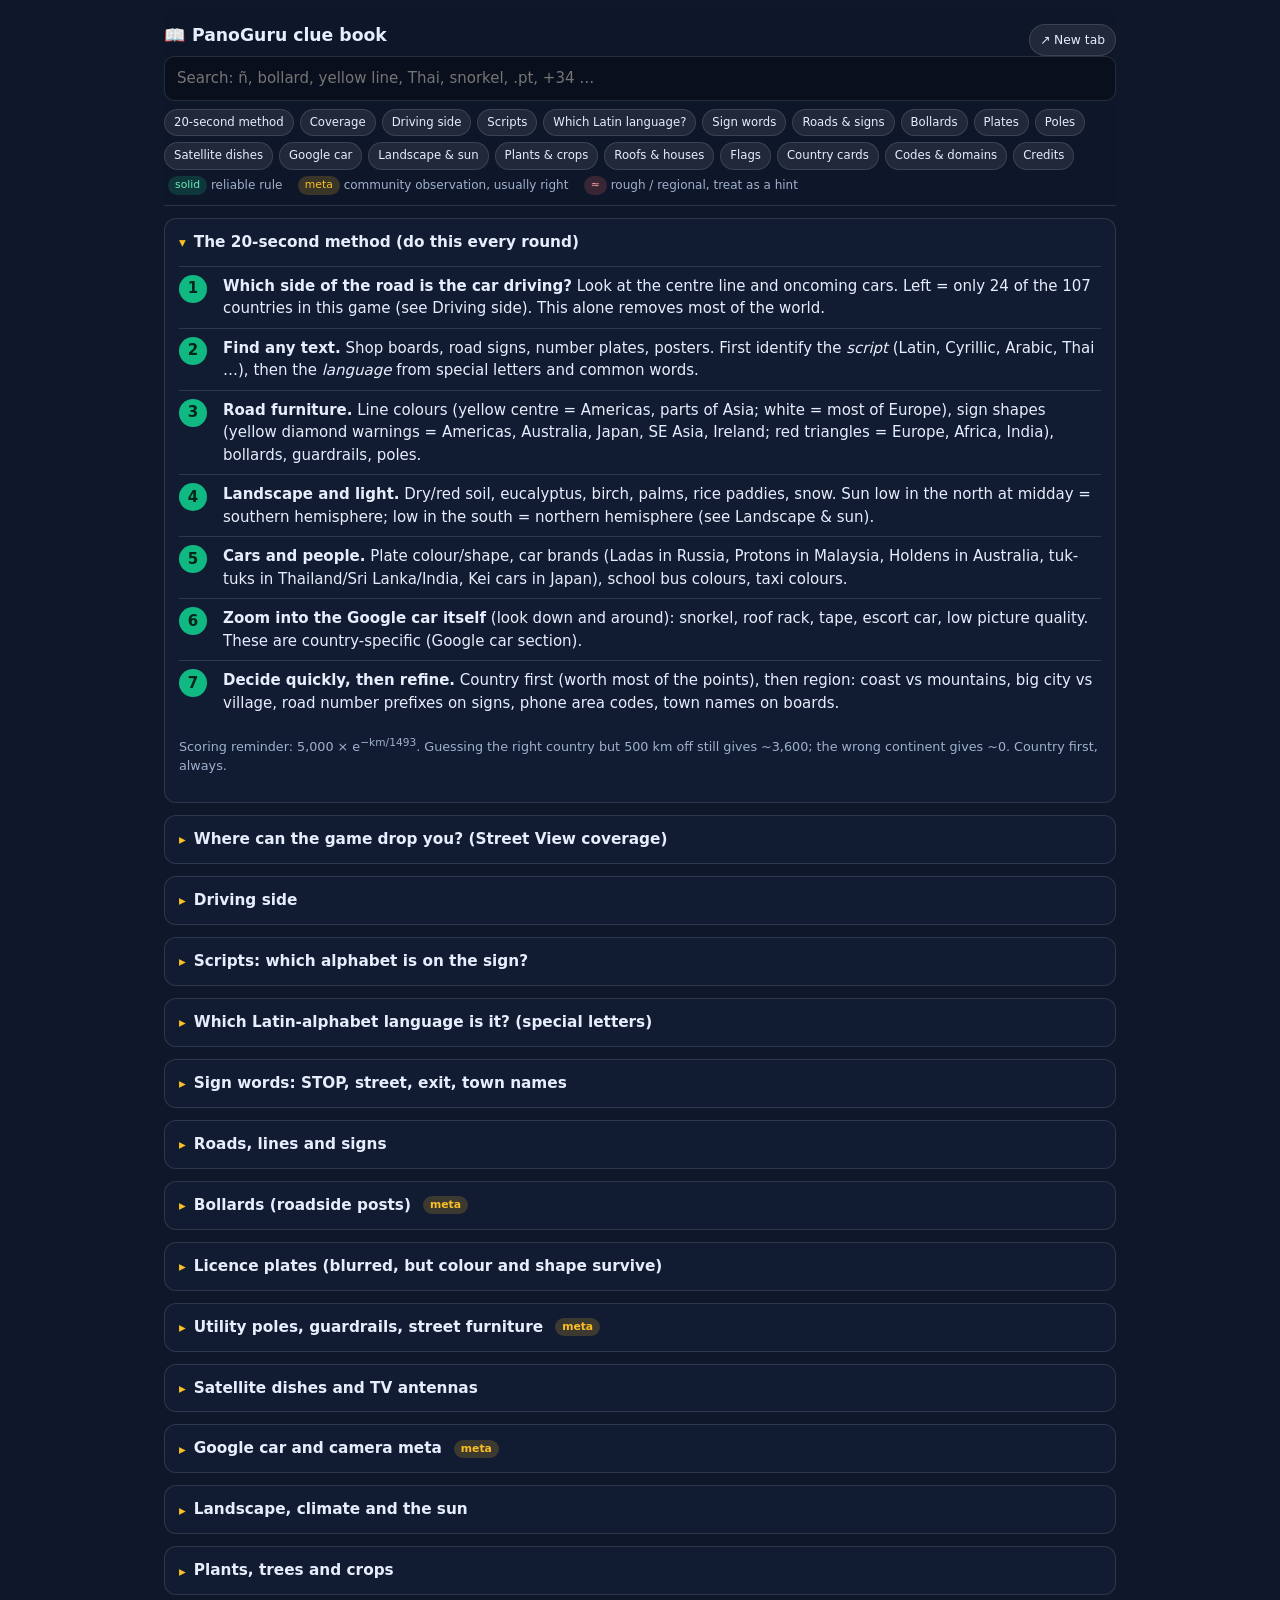
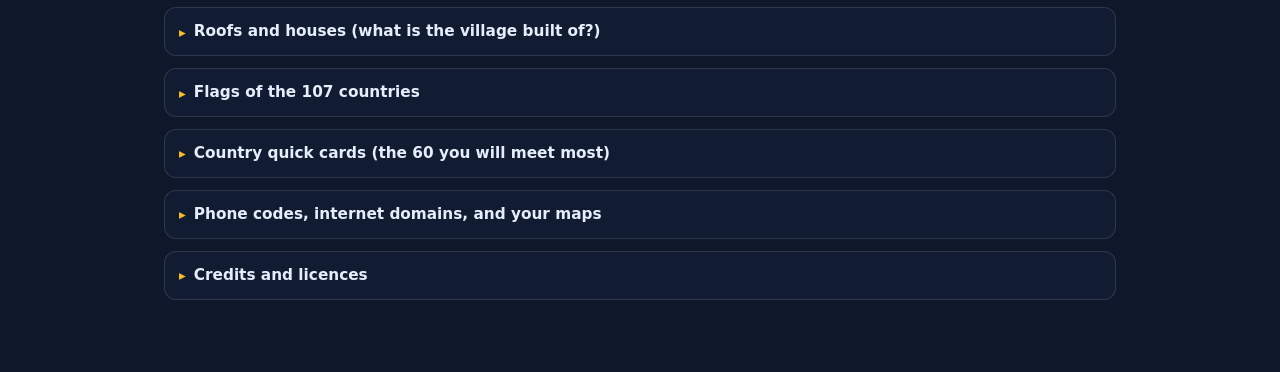
==== commit b2d00c7f: "Add files via upload" ====
--- a/clues.html
+++ b/clues.html
@@ -65,7 +65,7 @@
     <div class="chips">
       <a href="#flow">20-second method</a><a href="#where">Coverage</a><a href="#side">Driving side</a><a href="#scripts">Scripts</a><a href="#latin">Which Latin language?</a>
       <a href="#words">Sign words</a><a href="#roads">Roads &amp; signs</a><a href="#bollards">Bollards</a><a href="#plates">Plates</a>
-      <a href="#poles">Poles</a><a href="#camera">Google car</a><a href="#nature">Landscape &amp; sun</a><a href="#roofs">Roofs &amp; houses</a><a href="#flags">Flags</a><a href="#cards">Country cards</a><a href="#codes">Codes &amp; domains</a><a href="#credits">Credits</a>
+      <a href="#poles">Poles</a><a href="#dishes">Satellite dishes</a><a href="#camera">Google car</a><a href="#nature">Landscape &amp; sun</a><a href="#plants">Plants &amp; crops</a><a href="#roofs">Roofs &amp; houses</a><a href="#flags">Flags</a><a href="#cards">Country cards</a><a href="#codes">Codes &amp; domains</a><a href="#credits">Credits</a>
     </div>
     <p class="legend"><span class="tag sure">solid</span> reliable rule &nbsp; <span class="tag meta">meta</span> community observation, usually right &nbsp; <span class="tag approx">≈</span> rough / regional, treat as a hint</p>
   </header>
@@ -334,6 +334,28 @@
     </div>
   </details>
 
+  <details id="dishes">
+    <summary>Satellite dishes and TV antennas</summary>
+    <div class="body">
+      <p><b>Rule 1, works everywhere</b> <span class="tag sure">solid</span>: every dish points at a satellite above the equator. In the <b>northern hemisphere dishes face south</b>, in the <b>southern hemisphere they face north</b>, and near the equator they point almost straight up. The further from the equator, the flatter the dish tilts towards the horizon. Read the direction with the compass in the game: a dish facing north = you are south of the equator (Brazil, Argentina, South Africa, Australia, Indonesia south of the line, Peru, Bolivia…).</p>
+      <p><b>Rule 2</b> <span class="tag meta">meta</span>: where the dishes point <i>within</i> a hemisphere. Europe: most dishes face <b>south-east</b> (Astra 19.2°E, Hotbird 13°E, UK Sky 28.2°E). Spain and Portugal: many face <b>south-west</b> (Hispasat 30°W), a quick Iberia tell. Russia (Tricolor, 36°E): almost due south. Israel ("yes", Amos 4°W): south-west. India: south, steep. USA: south-south-west (DirecTV 101°W from the east coast), south-east from the west coast.</p>
+      <table>
+        <tr><th>What you see</th><th>Where</th></tr>
+        <tr><td><b>Transparent / see-through acrylic dishes</b> <span class="tag meta">meta</span></td><td><b>Brazil</b>: fairly common and essentially unique in Latin America (Geometas/PlonkIt).</td></tr>
+        <tr><td><b>Big wire-mesh dishes</b> (1.5–3 m C-band), often in the garden or on a pole <span class="tag meta">meta</span></td><td>Brazil (grey mesh "parabólica" on almost every rural house), Indonesia (grey mesh, very common), Thailand (<b>black</b> mesh "PSI" dishes), Philippines, Malaysia (older), Cambodia, Laos, Vietnam rural, India (older), Mongolia, Pacific islands, remote Australia (large solid dishes for VAST TV at outback homesteads ≈), Nigeria/Ghana (older).</td></tr>
+        <tr><td><b>Colour-coded small dishes</b></td><td><b>Thailand</b>: black mesh = PSI, <b>orange</b> = IPM, <b>yellow</b> = DTV, <b>red</b> = TrueVisions, a famous Thai tell ≈. <b>Russia</b>: dish with a red/white/blue <b>"Триколор"</b> (Tricolor) logo; also NTV-Plus and MTS (red). <b>Romania / Hungary</b>: green <b>"Digi"</b> logo. <b>Albania</b>: red <b>DigitAlb</b>, several dishes per house. <b>Poland</b>: Cyfrowy Polsat and Canal+ dishes on most village houses. <b>Czechia / Slovakia</b>: Skylink. <b>Vietnam</b>: black dish with white <b>"K+"</b>. <b>Nepal</b>: red "DishHome". <b>Sri Lanka</b>: "Dialog TV". <b>Bangladesh</b>: "Akash".</td></tr>
+        <tr><td><b>"DStv" logo</b> (dark grey dish, white letters, MultiChoice) <span class="tag sure">solid</span></td><td><b>South Africa</b> first, then Botswana, Lesotho, Eswatini, Kenya, Uganda, Nigeria, Ghana, Rwanda, plus DStv/GOtv shop signs painted on walls. <b>GOtv</b> is terrestrial: small rooftop aerials, Nigeria/Ghana/Kenya/Uganda. Other African logos: <b>Zuku</b> (Kenya), <b>StarTimes / StarSat</b> (orange, Kenya, Uganda, Nigeria, Ghana, Rwanda, South Africa), <b>Azam</b> (East Africa), <b>Canal+</b> (dark grey, French Africa: Senegal, Madagascar, also Tunisia), <b>Excaf</b> (Senegal).</td></tr>
+        <tr><td><b>Oval anthracite "minidish"</b> with a curved arm, often on a chimney or gable <span class="tag sure">solid</span></td><td><b>UK and Ireland</b> (Sky, Freesat): the shape is very recognisable. Similar Sky dishes in <b>Italy</b> (Sky Italia, on apartment facades), <b>Germany</b> (Sky Deutschland), <b>New Zealand</b> (SKY NZ, grey oval), <b>Mexico and Brazil</b> (SKY México / SKY Brasil, white/grey with SKY logo).</td></tr>
+        <tr><td><b>Grey oval dish with "DIRECTV" or "dish" on the arm</b> <span class="tag sure">solid</span></td><td><b>USA</b> (DirecTV slimline, Dish Network) and Puerto Rico/Guam; <b>Canada</b>: Bell (grey) and Shaw Direct. <b>Latin America</b>: DirecTV dishes are <b>white with blue "DIRECTV" letters</b> (Argentina, Chile, Colombia, Peru, Ecuador, Uruguay, Venezuela); <b>Claro TV</b> (red logo) and <b>Tigo</b> (blue) in Central America, Colombia, Bolivia, Paraguay; <b>Movistar</b> (Peru, Chile, Colombia); <b>CNT</b> (Ecuador, blue); <b>Dish México / VeTV</b> (Mexico, where dishes are extremely common even on tiny rural houses).</td></tr>
+        <tr><td><b>Dozens of dishes on one apartment facade / balcony</b> <span class="tag meta">meta</span></td><td><b>Turkey</b> (Digiturk, D-Smart, Türksat), <b>Egypt, Jordan, Lebanon</b> (rooftops covered in dishes, Nilesat/Arabsat), <b>UAE, Qatar, Oman</b> (several per villa: OSN, beIN), <b>Balkans</b> (Serbia Total TV, Bosnia, N. Macedonia, Bulgaria Bulsatcom, Greece Nova/Cosmote), <b>Russia/Ukraine/Kazakhstan</b> panel blocks, <b>Germany and Netherlands/Belgium</b> only on housing blocks with immigrant families (cable dominates there), <b>Spain</b> (Movistar+, older Digital+ with blue logo), <b>Portugal</b> (MEO/NOS), <b>India</b> (Tata Play, Airtel, Dish TV, d2h, Sun Direct, dozens on every building).</td></tr>
+        <tr><td><b>Small round grey dishes on every balcony</b> (~45 cm), often tilted high</td><td><b>Japan</b>: BS/CS dishes, "SKY PerfecTV!" logo, pointing south-west; also on wooden village houses. <b>South Korea</b>: fewer dishes (cable), KT Skylife. <b>Taiwan</b>: few dishes. <b>Malaysia</b>: grey <b>Astro</b> dishes on most houses. <b>Philippines</b>: Cignal (black/red). <b>Australia</b>: Foxtel (grey). <b>Nordics</b>: Canal Digital / Viasat (blue logos), rare because of cable. <b>Mongolia</b>: a dish and a solar panel next to the ger is the classic picture.</td></tr>
+        <tr><td><b>Israel</b></td><td>"yes" dishes facing south-west, next to the white solar water tank on every roof.</td></tr>
+        <tr><td><b>Almost no dishes at all</b></td><td>Netherlands, Belgium, Switzerland, Nordics, Singapore, Hong Kong, South Korea, Taiwan: cable/fibre countries. Many dishes on simple houses = eastern/southern Europe, Latin America, Middle East, Africa, South Asia.</td></tr>
+      </table>
+      <p class="note">Brand logos are small; zoom in. The pointing direction and the dish type (mesh vs solid, oval vs round) can be read from far away and are the robust part. Reference: Wikipedia "Satellite television by region", PlonkIt, Geometas.</p>
+    </div>
+  </details>
+
   <details id="camera">
     <summary>Google car and camera meta <span class="tag meta">meta</span></summary>
     <div class="body">
@@ -369,6 +391,57 @@
       </ul>
       <img class="map" src="clues/koppen.jpg?v=2" alt="Köppen-Geiger climate map" loading="lazy" />
       <p class="legend">Köppen-Geiger climate map 1991-2020 (Beck et al. 2023, Scientific Data, via Wikimedia Commons, CC BY 4.0). First letter: <b>A</b> tropical (Af rainforest, Am monsoon, Aw savanna) · <b>B</b> dry (BWh hot desert, BWk cold desert, BSh/BSk steppe) · <b>C</b> temperate (Cfa humid subtropical: SE USA, S Brazil, E China, Japan; Cfb oceanic: W Europe, NZ; Csa/Csb Mediterranean: Spain, Italy, Greece, California, Chile, Cape Town, SW Australia) · <b>D</b> continental with cold winters (Russia, Canada, Nordics, N USA, Mongolia) · <b>E</b> polar. Use it to place a scene inside a big country: red soil + Aw savanna = central Brazil, not the Amazon; Csb = Galicia/Portugal/Chile coast.</p>
+    </div>
+  </details>
+
+  <details id="plants">
+    <summary>Plants, trees and crops</summary>
+    <div class="body">
+      <p class="note">Plants give climate first (tropical / dry / temperate / cold), then region inside a country. Coconut palms alone never prove a country: 30 countries in this game have them. Use the combination: palm type + script + driving side.</p>
+      <table>
+        <tr><th>Plant</th><th>Where (countries in this game)</th></tr>
+        <tr><td><b>Coconut palm</b> (tall curved trunk, big nuts, feathery fronds) <span class="tag sure">solid</span></td><td>Humid tropical coasts only: Kerala and Goa (India), Sri Lanka, Bangladesh, Thailand, Cambodia coast, Vietnam south, Malaysia, Singapore, Indonesia, Philippines (everywhere), Taiwan south, Hong Kong (few), Brazil north-east coast, Colombia Caribbean, Ecuador coast, Mexico Pacific/Yucatán coasts, Guatemala, Costa Rica, Panama, Dominican Rep., Puerto Rico, Curaçao, Bermuda (few), Ghana, Nigeria, Senegal coast, Kenya coast, Madagascar coast, Queensland (Australia), Guam, N. Marianas, American Samoa, Oman south (Salalah), UAE (planted). <b>Never</b> in Europe, Japan, Korea, Nepal, Bhutan, Mongolia, Central Asia, inland South Africa.</td></tr>
+        <tr><td><b>Oil palm</b> (short fat trunk, dense crown, planted in grids) <span class="tag sure">solid</span></td><td><b>Malaysia</b> and <b>Indonesia</b> (Sumatra, Kalimantan) above all, Thailand south, Philippines (Mindanao), Nigeria, Ghana, Colombia, Ecuador coast, Costa Rica, Guatemala, Mexico (Chiapas), Cambodia, Brazil (Pará).</td></tr>
+        <tr><td><b>Date palm</b> (straight trunk, dense grey-green crown, bunches of dates) <span class="tag sure">solid</span></td><td>UAE, Qatar, Oman, Jordan, Israel, Egypt, Tunisia; planted in Spain (Elche, Alicante), Arizona/California (USA), Mexico north. <b>Canary Island date palm</b> (fatter, ornamental): Spain, Portugal, Italy, Riviera, Greece, Turkey, Australia, NZ, California.</td></tr>
+        <tr><td><b>Fan palms</b> (Washingtonia: very tall thin trunk, skirt of dead leaves)</td><td>California/Arizona (USA), Mexico, Spanish and Portuguese coasts, Italy, Israel, Australia (planted). <b>Palmyra / sugar palm</b> (fan leaves, black trunk, in rice fields): <b>Cambodia</b> (national tree, the classic Khmer landscape), Tamil Nadu and Sri Lanka Jaffna, Thailand north-east. <b>Sabal palms</b>: Yucatán, Florida. <b>Travellers palm</b> (flat fan): Madagascar.</td></tr>
+        <tr><td><b>Areca / betel palm</b> (thin straight trunk, small crown, planted close together)</td><td>Kerala and Karnataka, Sri Lanka, <b>Taiwan</b> (betel-nut plantations on hills), Indonesia, Malaysia, Bangladesh, Thailand.</td></tr>
+        <tr><td><b>Banana / plantain</b></td><td>Everywhere tropical; dense banana plantations = <b>Uganda</b> (matoke, whole hillsides), Rwanda, Kenya west, Ecuador coast, Costa Rica, Guatemala, Colombia, Philippines (Mindanao), Kerala, Canary Islands, Queensland. Wild banana plants grow all over the Philippines and Indonesia, so plantations only count when planted in rows.</td></tr>
+        <tr><td><b>Rice paddies</b> (flooded terraces or flat fields with bunds) <span class="tag sure">solid</span></td><td>Japan, Korea, Taiwan, Vietnam, Thailand, Cambodia, Laos, Malaysia, Indonesia (Java, Bali terraces), Philippines (Banaue terraces), Bangladesh, India (east and south), Sri Lanka, Nepal (terraces), <b>Madagascar highlands</b> (terraces, unique in Africa), Senegal (Casamance), Nigeria; also Po valley (Italy), Valencia and Seville (Spain), Camargue (France), Arkansas/Louisiana (USA), Rio Grande do Sul (Brazil), Uruguay, Guyana.</td></tr>
+        <tr><td><b>Tea</b> (waist-high dark green bushes in neat contour rows) <span class="tag sure">solid</span></td><td><b>Sri Lanka</b> hill country, India (Munnar/Kerala, Assam, Darjeeling, Nilgiris), Kenya (Kericho), Uganda, Rwanda, Malaysia (Cameron Highlands), Indonesia (Java), Vietnam north, Japan (Shizuoka, Kyoto), Taiwan, <b>Turkey</b> (Rize, Black Sea coast), Argentina (Misiones), Georgia.</td></tr>
+        <tr><td><b>Coffee</b> (shoulder-high shrubs with glossy leaves, often under shade trees)</td><td>Brazil (Minas Gerais, São Paulo, Espírito Santo: huge sunny plantations), Colombia (Andes slopes), Vietnam (Central Highlands), Indonesia (Sumatra, Java), India (Karnataka, Kerala), Kenya, Uganda, Rwanda, Ethiopia (no coverage), Costa Rica, Guatemala, Panama, Dominican Rep., Laos (Bolaven), Mexico (Chiapas, Veracruz).</td></tr>
+        <tr><td><b>Rubber trees</b> (thin straight trunks in rows, spiral tapping cut and a small black cup) <span class="tag sure">solid</span></td><td>Thailand south, Malaysia, Indonesia (Sumatra), Vietnam, Cambodia, Sri Lanka, Kerala, Laos, Nigeria, Ghana.</td></tr>
+        <tr><td><b>Sugar cane</b> (tall grass, 3–4 m, often burnt or cut fields)</td><td>Brazil (São Paulo, Alagoas, Pernambuco: endless), India (Uttar Pradesh, Maharashtra, Tamil Nadu), Thailand, Philippines (Negros, Panay), Australia (Queensland coast, N. NSW), South Africa (KwaZulu-Natal coast), Eswatini, Kenya west, Uganda, Guatemala, Costa Rica, Panama, Dominican Rep., Colombia (Cauca valley), Mexico (Veracruz), Peru coast, Ecuador, Argentina (Tucumán), Mauritius, Louisiana/Florida.</td></tr>
+        <tr><td><b>Eucalyptus / gum trees</b> (smooth peeling bark, hanging grey-green leaves) <span class="tag sure">solid</span></td><td><b>Australia</b> everywhere (native). Plantations: Galicia and Asturias (Spain), Portugal (centre and north), Brazil south, Uruguay, Argentina (Entre Ríos), Chile (Valparaíso, Bío Bío), South Africa, Eswatini, Kenya (nationwide, tall), Uganda, Rwanda, Madagascar highlands, India (Karnataka, Tamil Nadu hills), Israel, California, Italy (Sardinia), Peru highlands, Bolivia (Cochabamba), Ecuador Andes.</td></tr>
+        <tr><td><b>Araucaria pines</b> (candelabra / umbrella shape) <span class="tag sure">solid</span></td><td><b>Paraná pine</b> = southern Brazil (Paraná, Santa Catarina) and Misiones (Argentina). <b>Monkey puzzle</b> = Chile (Araucanía, Bío Bío) and western Neuquén (Argentina). <b>Norfolk Island / Cook pines</b> (tall, symmetrical tiers): planted along coasts of Australia, NZ, South Africa (KZN), California, Hawaii, Canary Islands, Riviera.</td></tr>
+        <tr><td><b>Baobab</b> (bottle trunk) <span class="tag sure">solid</span></td><td>Senegal (national symbol, everywhere), Madagascar (west), Botswana north, Kenya coast, Ghana north, N. Australia (boab, Kimberley).</td></tr>
+        <tr><td><b>Umbrella acacia / thorn trees, red soil, savanna</b></td><td>Kenya, Uganda north, Botswana, South Africa north-east (Kruger), Eswatini lowveld, Senegal Sahel, Madagascar south (spiny forest, unique), Australia north (similar look but eucalyptus).</td></tr>
+        <tr><td><b>Birch + pine + spruce, lakes</b> <span class="tag sure">solid</span></td><td>Finland, Sweden, Norway, Russia, Estonia, Latvia, Lithuania, Poland north, Canada, Alaska, Mongolia north, Japan (Hokkaido), Kazakhstan north. <b>Spruce/fir + steep mountains</b>: Norway, Alps (Switzerland, Austria, Liechtenstein, N. Italy, Slovenia), Carpathians (Romania, Slovakia, Ukraine), Canada west, Bhutan/Nepal high valleys, Chile south (southern beech instead).</td></tr>
+        <tr><td><b>Lombardy poplars in lines</b> (narrow columnar trees along roads/canals)</td><td>Central Asia (Kazakhstan, Kyrgyzstan: every village road), Mongolia towns, Turkey, N. Italy (Po), France, Spain (Castile river valleys), Hungary, Romania, Serbia, Argentina (Mendoza, Patagonia), Chile, Netherlands (also pollarded willows).</td></tr>
+        <tr><td><b>Plane trees along the road</b> (mottled bark, big leaves, often pruned) <span class="tag meta">meta</span></td><td><b>France</b> (the classic D-road avenue), Spain, Italy, Greece, Turkey, Serbia, Bulgaria, Hungary, Australia (Melbourne streets).</td></tr>
+        <tr><td><b>Olive groves</b> (silver-grey, gnarled, in grids on dry hills) <span class="tag sure">solid</span></td><td>Spain (Jaén/Andalusia: endless), Italy, Greece, Portugal (Alentejo), Tunisia, Turkey (Aegean), Jordan, Israel, Lebanon, Croatia coast, Montenegro, Albania, Malta; also California, Chile, Argentina (Mendoza), Australia, South Africa (Western Cape).</td></tr>
+        <tr><td><b>Vineyards</b> (rows on wires or bush vines)</td><td>Spain, Portugal (Douro terraces), France, Italy, Germany (Mosel/Rhine steep), Austria, Hungary (Tokaj), Switzerland (Lavaux), Slovenia, Croatia, Serbia, Bulgaria, Romania, Moldova, Greece, Israel, Lebanon, Turkey, Georgia; Chile (Maule, Colchagua), Argentina (Mendoza, with poplars and the Andes behind), Uruguay, Brazil (Rio Grande do Sul), South Africa (Western Cape), Australia (Barossa, Hunter), NZ (Marlborough), California, Canada (Okanagan, Niagara), Japan (Yamanashi).</td></tr>
+        <tr><td><b>Cork oak and holm oak parkland</b> (<i>dehesa / montado</i>, trunks stripped red-brown)</td><td>Portugal (Alentejo), Spain (Extremadura, Andalusia), Sardinia, Tunisia. <b>Stone / umbrella pine</b>: Italy (Rome), Spain, Portugal (Setúbal), Turkey, Lebanon. <b>Cypress spires</b>: Tuscany (Italy), Greece, Turkey, cemeteries all round the Mediterranean, shelterbelts in NZ.</td></tr>
+        <tr><td><b>Cacti and succulents</b> <span class="tag sure">solid</span></td><td><b>Saguaro</b> (tall, arms): Arizona (USA) and Sonora (Mexico) only. <b>Cardón / organ pipe / boojum</b>: Baja California and Sonora. <b>Prickly pear</b> (Opuntia): Mexico, SW USA, Spain, Italy (Sicily), Malta, Greece, Tunisia, Israel, Jordan, Peru, Bolivia, Argentina north, South Africa, Madagascar, Australia (pest), India dry zones. <b>Blue agave fields</b>: Jalisco (Mexico). <b>Giant agave / sisal</b>: Mexico, Kenya (sisal estates), Tanzania, Brazil north-east, Madagascar. <b>Aloes</b> (tree aloes): South Africa, Lesotho, Eswatini, Madagascar, Kenya. <b>Joshua tree / yuccas</b>: Mojave (USA), San Luis Potosí (Mexico). <b>Candelabra Euphorbia</b>: Kenya, Uganda, South Africa, Madagascar. <b>Atacama</b>: nothing grows at all = northern Chile / Peru coast.</td></tr>
+        <tr><td><b>Flowering trees</b></td><td><b>Jacaranda</b> (purple, Oct–Nov in the south, May–June in the north): South Africa (Pretoria), Australia (Brisbane, Sydney), Mexico City, Argentina (Buenos Aires), Kenya, Zimbabwe, Spain/Portugal south, Israel, California. <b>Flame tree / flamboyant</b> (red): Caribbean, Mexico, SE Asia, India, Madagascar, Kenya coast, Brazil. <b>Bougainvillea</b> (magenta on walls): Mediterranean, Latin America, India, SE Asia, Australia; too widespread to pin a country. <b>Frangipani</b>: SE Asia, Pacific, Bali temples. <b>Cherry blossom</b> (April): Japan, Korea.</td></tr>
+        <tr><td><b>Field crops</b></td><td><b>Sunflowers</b>: Ukraine, Russia south, Bulgaria, Romania, Hungary, Serbia, Spain (Castile), France south-west, Turkey (Thrace), Argentina. <b>Yellow rapeseed</b> (April–May): Germany, Poland, Czechia, France, UK, Denmark, Ukraine, Canada prairies, Japan (Hokkaido). <b>Maize</b>: US Midwest, Hungary, Serbia, Romania, Mexico, Brazil, South Africa (Free State, Mpumalanga), Kenya, Philippines, Indonesia, Ukraine. <b>Soy</b>: Brazil (Mato Grosso, Paraná, Goiás), Argentina pampas, US Midwest, Paraguay. <b>Hops</b> on tall wires: Bavaria (Hallertau), Czechia (Žatec), Poland, Slovenia, Washington. <b>Lavender</b>: Provence (France), Bulgaria, Croatia (Hvar). <b>Tulips</b>: Netherlands (April). <b>Apple orchards under hail nets</b>: South Tyrol and Trentino (Italy), Chile, Argentina (Río Negro), New Zealand, Poland, Washington. <b>Kiwi vines on pergolas</b>: NZ (Bay of Plenty), Italy, Chile, Greece. <b>Citrus groves</b>: Valencia and Murcia (Spain), Sicily, Florida, California, Israel, Turkey (Antalya), South Africa, Brazil (São Paulo), Argentina north, Mexico, Egypt, Morocco. Orange trees along streets: Seville, Valencia, Lisbon, Athens, Israel.</td></tr>
+        <tr><td><b>Greenhouses</b></td><td>Almería (Spain): a sea of white plastic. Netherlands: glasshouses. Turkey (Antalya), Italy (Sicily), Morocco (no coverage), Mexico (Sinaloa), <b>South Korea and Japan: long vinyl tunnel greenhouses in every valley</b>, China (no coverage), Kenya (Naivasha flowers), Colombia (Bogotá savanna flowers), Ecuador (Cayambe roses).</td></tr>
+        <tr><td><b>Garden hedges and ornamental conifers</b> <span class="tag meta">meta</span></td><td><b>Thuja (arborvitae) hedges and blue spruces in front gardens</b>: Poland above all, also Czechia, Slovakia, Hungary, Germany, Lithuania. <b>Macrocarpa / cypress shelterbelts</b> between fields: New Zealand (very typical), also Netherlands/Denmark poplar windbreaks. <b>Hedgerows + stone walls</b>: UK, Ireland, Normandy and Brittany (France), Galicia. <b>Yellow gorse</b> on hillsides: Scotland, Wales, Ireland, Brittany, Galicia, NZ (invasive). <b>Grapevine pergola over the yard</b>: Balkans (Serbia, Bosnia, Bulgaria, N. Macedonia, Albania), Greece, Georgia, Turkey, Portugal north. <b>Plum and walnut trees</b>: Serbia, Bosnia, Bulgaria.</td></tr>
+        <tr><td><b>Odd ones</b></td><td><b>Tree ferns and cabbage trees</b> (palm-like with spiky tufts): New Zealand (plus Tasmania). <b>Grass trees, bottle trees, banksia</b>: Australia. <b>Chilean rhubarb</b> (giant leaves): Chiloé. <b>Spiny forest</b>: south Madagascar. <b>Steppe grass with no trees for hours</b>: Mongolia, Kazakhstan, Patagonia, Nevada. <b>Moss, lava, no trees</b>: Iceland, Faroe. <b>Bamboo groves</b>: Japan, Taiwan, Vietnam, Thailand, Kerala, Colombia (guadua, coffee region). <b>Casuarina</b> (feathery pine-like) along beaches: India east coast, Sri Lanka, Australia, Kenya coast, Senegal.</td></tr>
+      </table>
+      <h4>Country vegetation notes (from PlonkIt where available)</h4>
+      <ul>
+        <li><b>Brazil</b>: NE = dry caatinga scrub, coconut palms on the coast, sugar cane in Alagoas/Pernambuco; Amazon = rainforest, babassu and açaí palms, bright orange soil on the AM-319; centre = soybeans (Mato Grosso, Goiás, Paraná), tall grass in Minas; SE = coffee in Minas, rolling hills; south = Paraná pines, eucalyptus, lush fields and dark soil in Rio Grande do Sul.</li>
+        <li><b>Argentina</b>: NE = many palms, red soil in Misiones; Chaco/Formosa = sandy soil with dense low scrub; Entre Ríos = tree plantations; Buenos Aires = grassland; centre-south = flat and bare; Mendoza = vineyards with the Andes to the west; western Neuquén = monkey puzzles; Tierra del Fuego = beech forest and tussock.</li>
+        <li><b>Chile</b>: Atacama = bare; Santiago = semi-arid hills; Maule = vineyards; Valparaíso SW = eucalyptus; Bío Bío = Monterey pine plantations; Araucanía east = monkey puzzles; Chiloé = rolling farmland and giant rhubarb; Aysén = lush valleys and autumn colours.</li>
+        <li><b>Mexico</b>: centre = prickly pear, pulque agaves; north = tree yuccas, cardón and boojum in Baja, saguaro and organ pipe in Sonora, stunted pines in Chihuahua/Durango; Jalisco/Nayarit = blue agave rows; Veracruz = sugar cane; coasts = coconut palms; Yucatán = sabal palms, white soil, thin white-barked trees; Chiapas = oil palm.</li>
+        <li><b>Colombia</b>: north = white sandy soil, cacti in La Guajira; Llanos east of the Andes = open savanna with scattered trees; Andes = coffee, bamboo (guadua), wax palms (Cocora); Pacific = rainforest.</li>
+        <li><b>Australia</b>: gum trees everywhere; WA = reddish-orange soil and scrub; NT = dark red soil, black-trunked trees; Alice Springs = bright orange dirt, short trees; Nullarbor = very low grey scrub; SA/Victoria = golden fields, wide-crowned gums; Mount Gambier = white soil and pine plantations; N. Queensland = palms, sugar cane, big green mountains; Tasmania = green hills and eucalyptus forest.</li>
+        <li><b>South Africa</b>: Western Cape = rocky treeless peaks, vineyards in coastal valleys; Northern Cape = red soil, white sand on the coast; KwaZulu-Natal = sugar cane along the coast, pine plantations south, Cook pines on the SE coast; Mpumalanga = sugar cane near Mozambique, pine plantations west of Eswatini, Kruger grassland with red soil.</li>
+        <li><b>Kenya</b>: eucalyptus common nationwide; coast = white sand and palms; Kisumu = farms, grassy hills, tall eucalyptus; Kitui = semi-arid orange sand; sugar cane along the C34 in the west; Amboseli = tan grass and dry lake beds.</li>
+        <li><b>Thailand</b>: south = oil palm and rubber plantations (black tapping cups), mountains in the NW, flat dry land north and east of Bangkok, rice in the central plain. <b>Indonesia</b>: oil palm in Sumatra and Kalimantan, rice on Java, South Sulawesi and South Sumatra; the Lesser Sunda islands get drier and browner towards the east (Sumba driest, savanna in north Sumba); red soil on Batam and Bangka-Belitung. <b>Philippines</b>: pines and dry mountainsides in north Luzon; oil palm, pineapple and banana plantations in Mindanao; sugar cane on Negros and Panay.</li>
+        <li><b>Europe quick splits</b>: Galicia/N. Portugal = eucalyptus + pine + granite; Castile = treeless wheat plateau; Andalusia = olives; Provence = lavender, plane trees, cypress; Tuscany = cypress and vines; Alps = spruce and chalets; Poland/Germany = pine plantations and rapeseed; Nordics = birch and pine; UK/Ireland = hedgerows, gorse, no big forests; Greece = olives and maquis; Hungary = flat maize and sunflower plains; Ukraine = sunflowers and black earth.</li>
+      </ul>
+      <p class="note">Sources: PlonkIt (Brazil, Argentina, Chile, Mexico, Colombia, Australia, South Africa, Kenya, Thailand, Indonesia, Philippines), plus botany and agriculture references. Plant ranges are stable, so this section ages well.</p>
     </div>
   </details>
 
